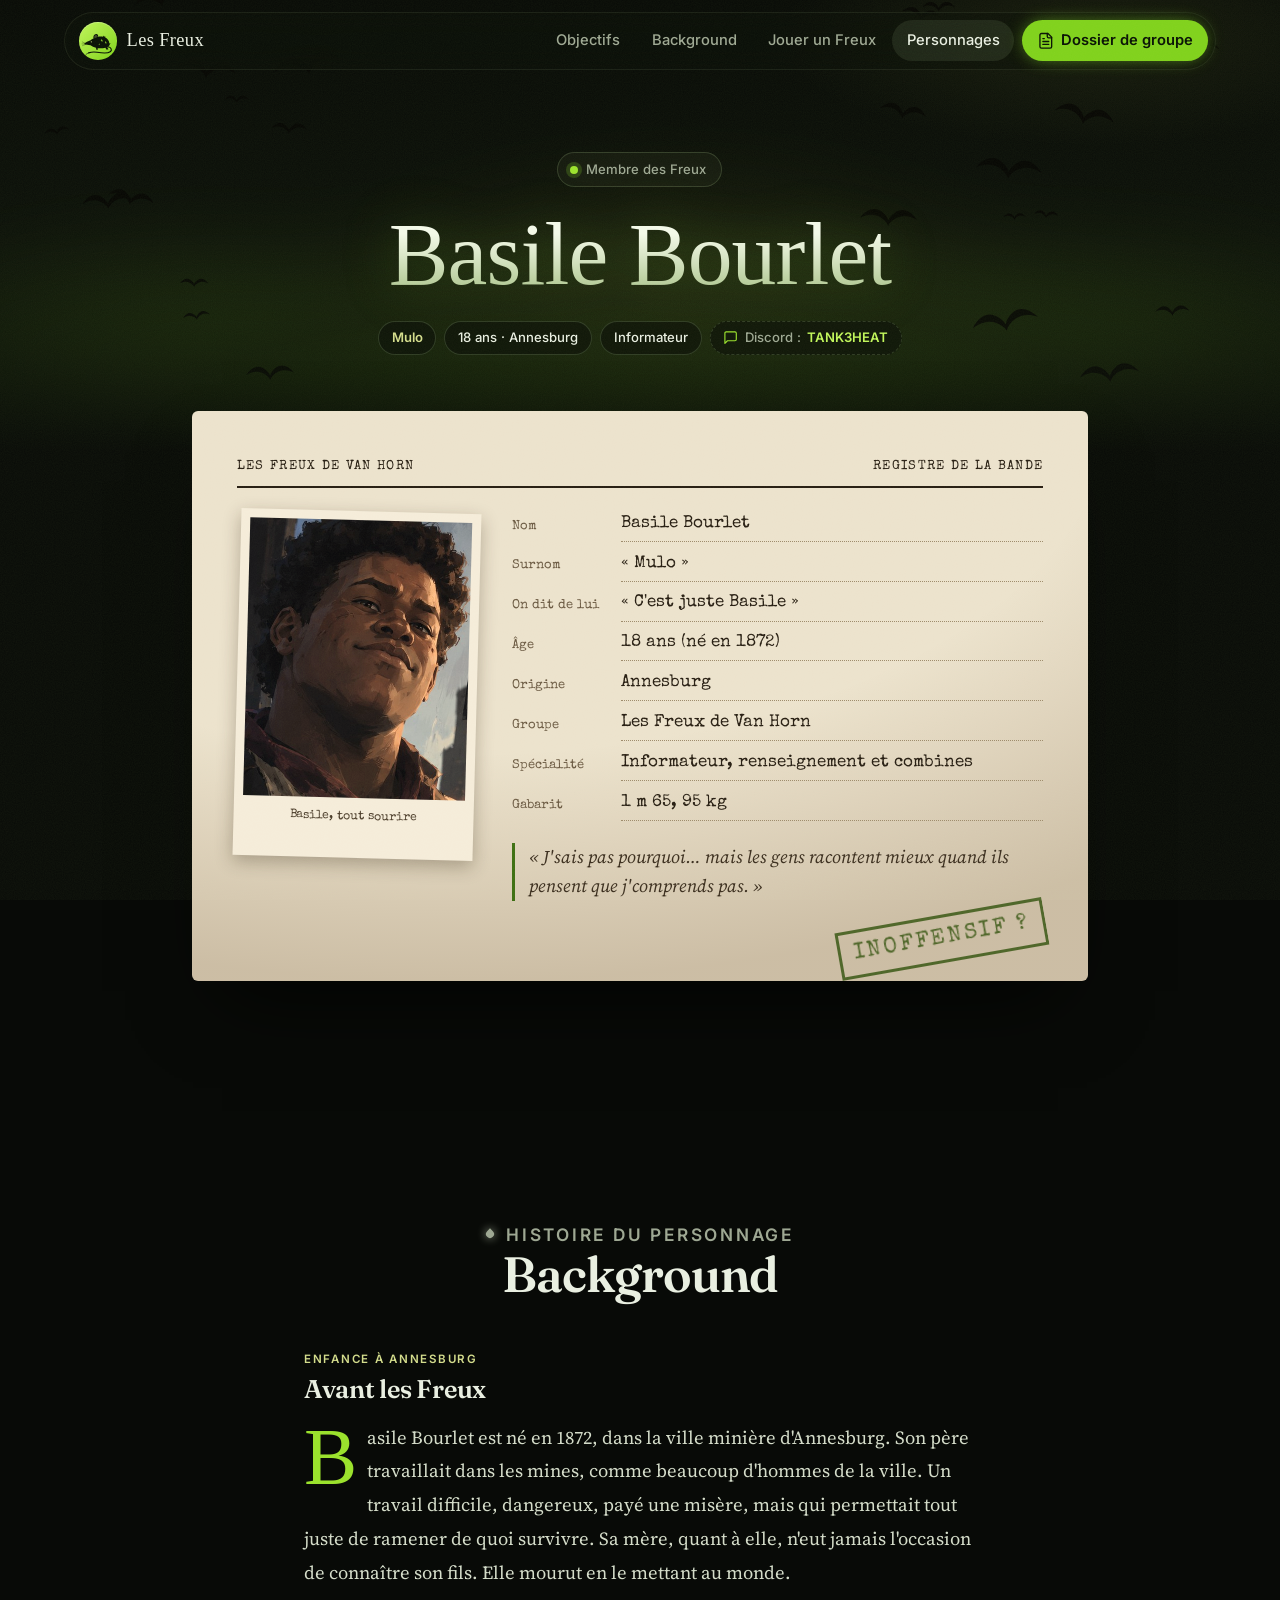
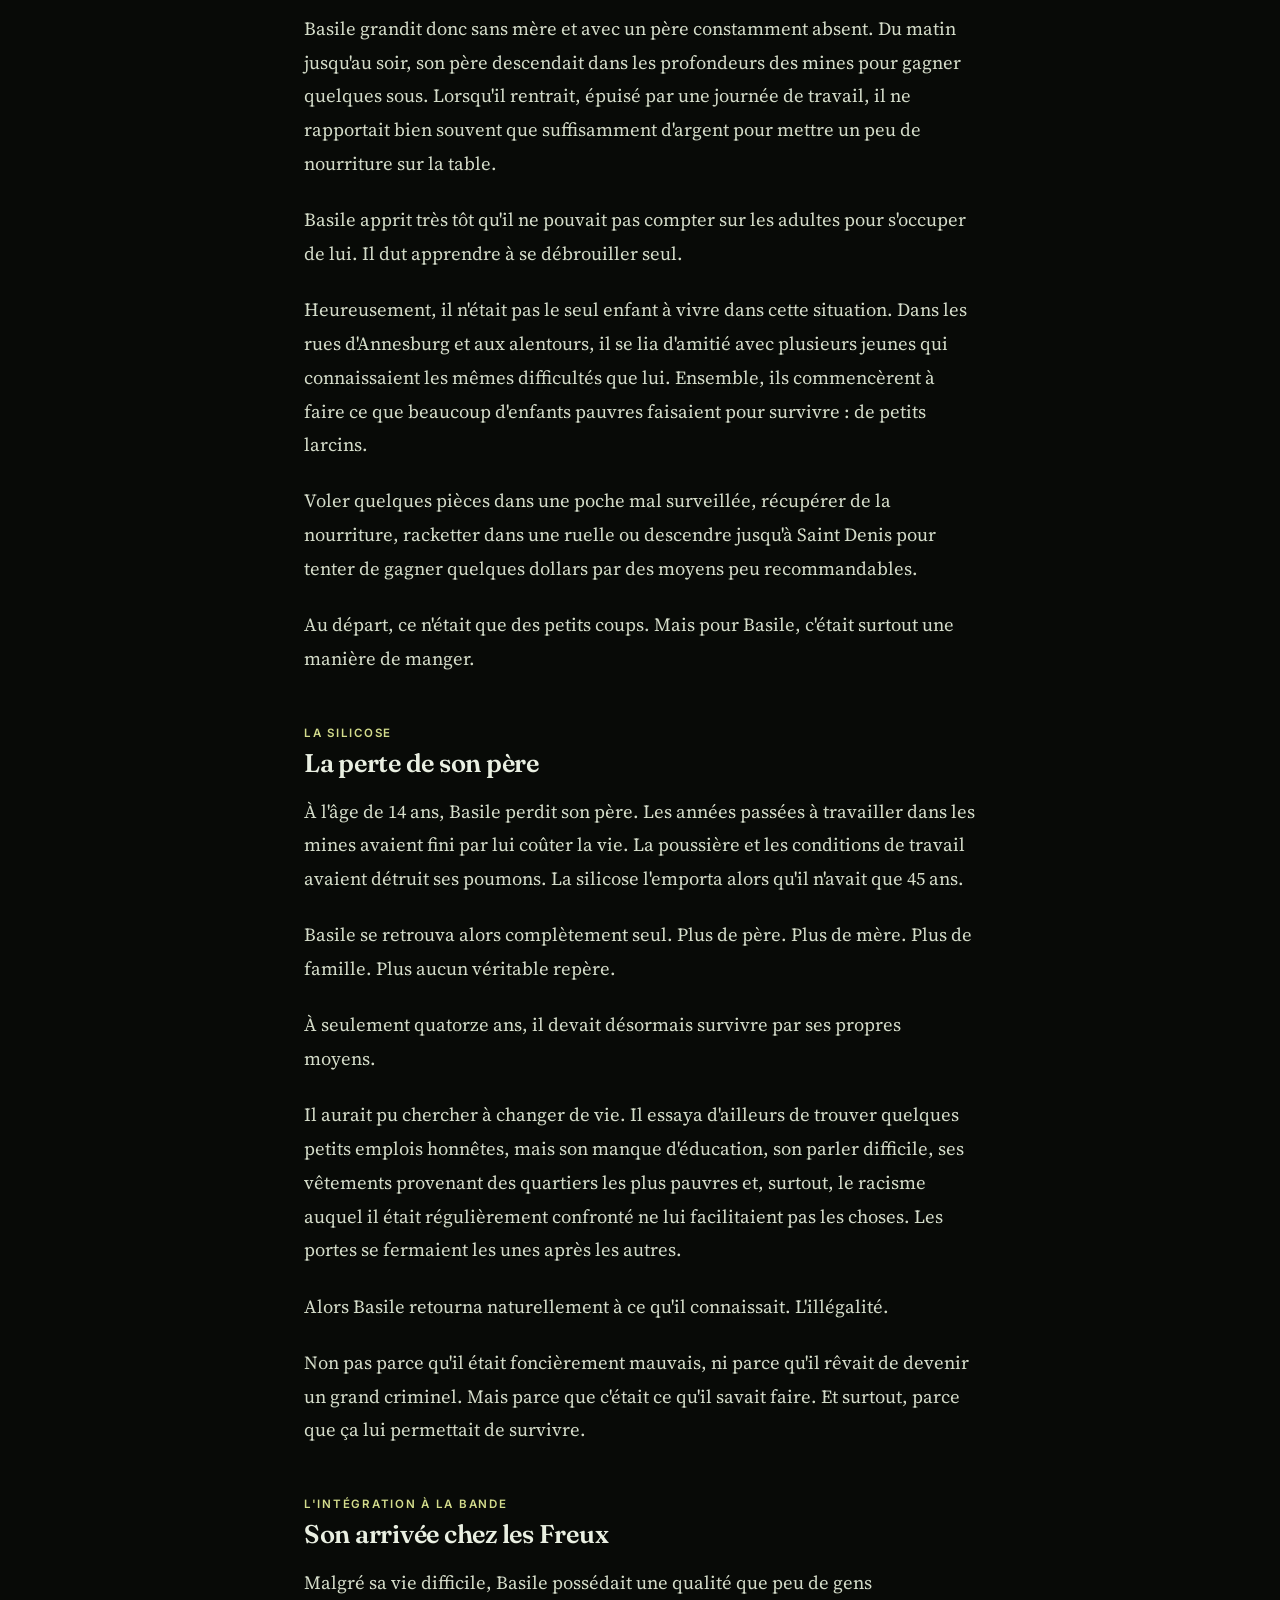
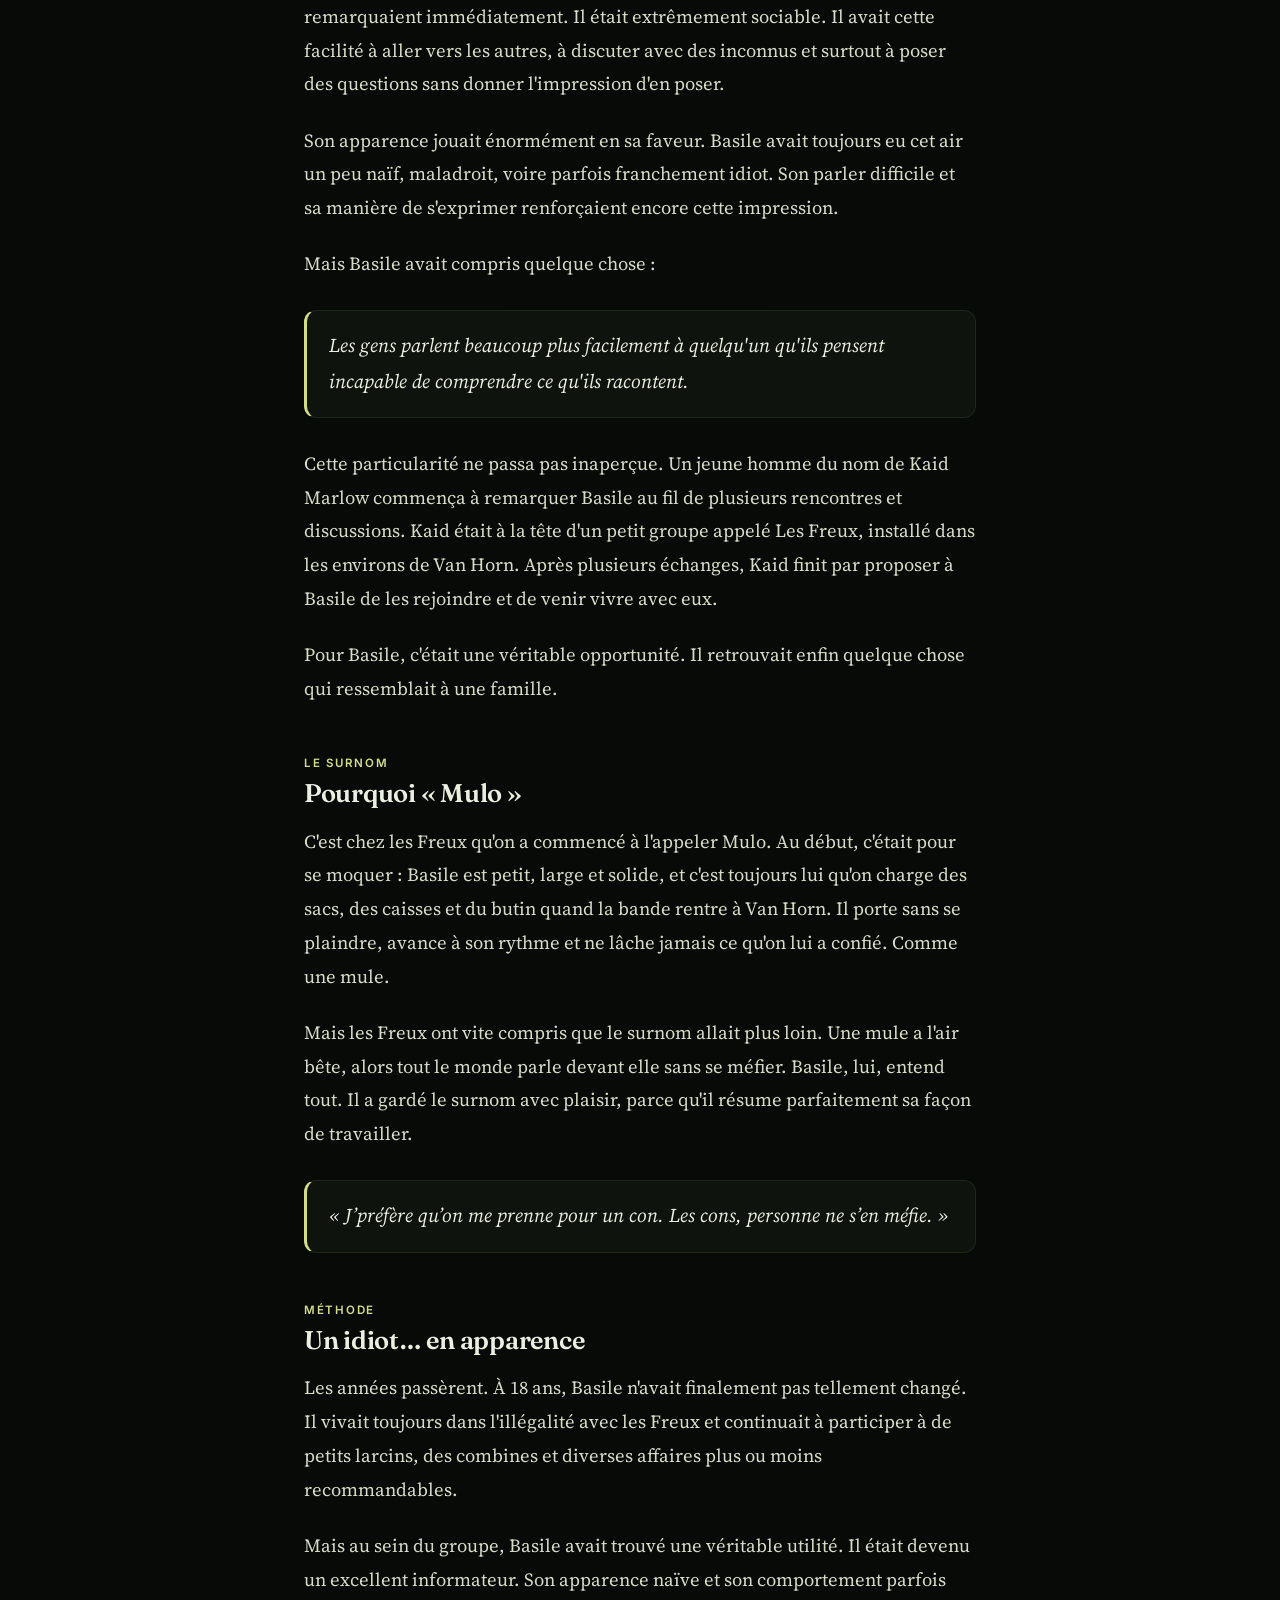
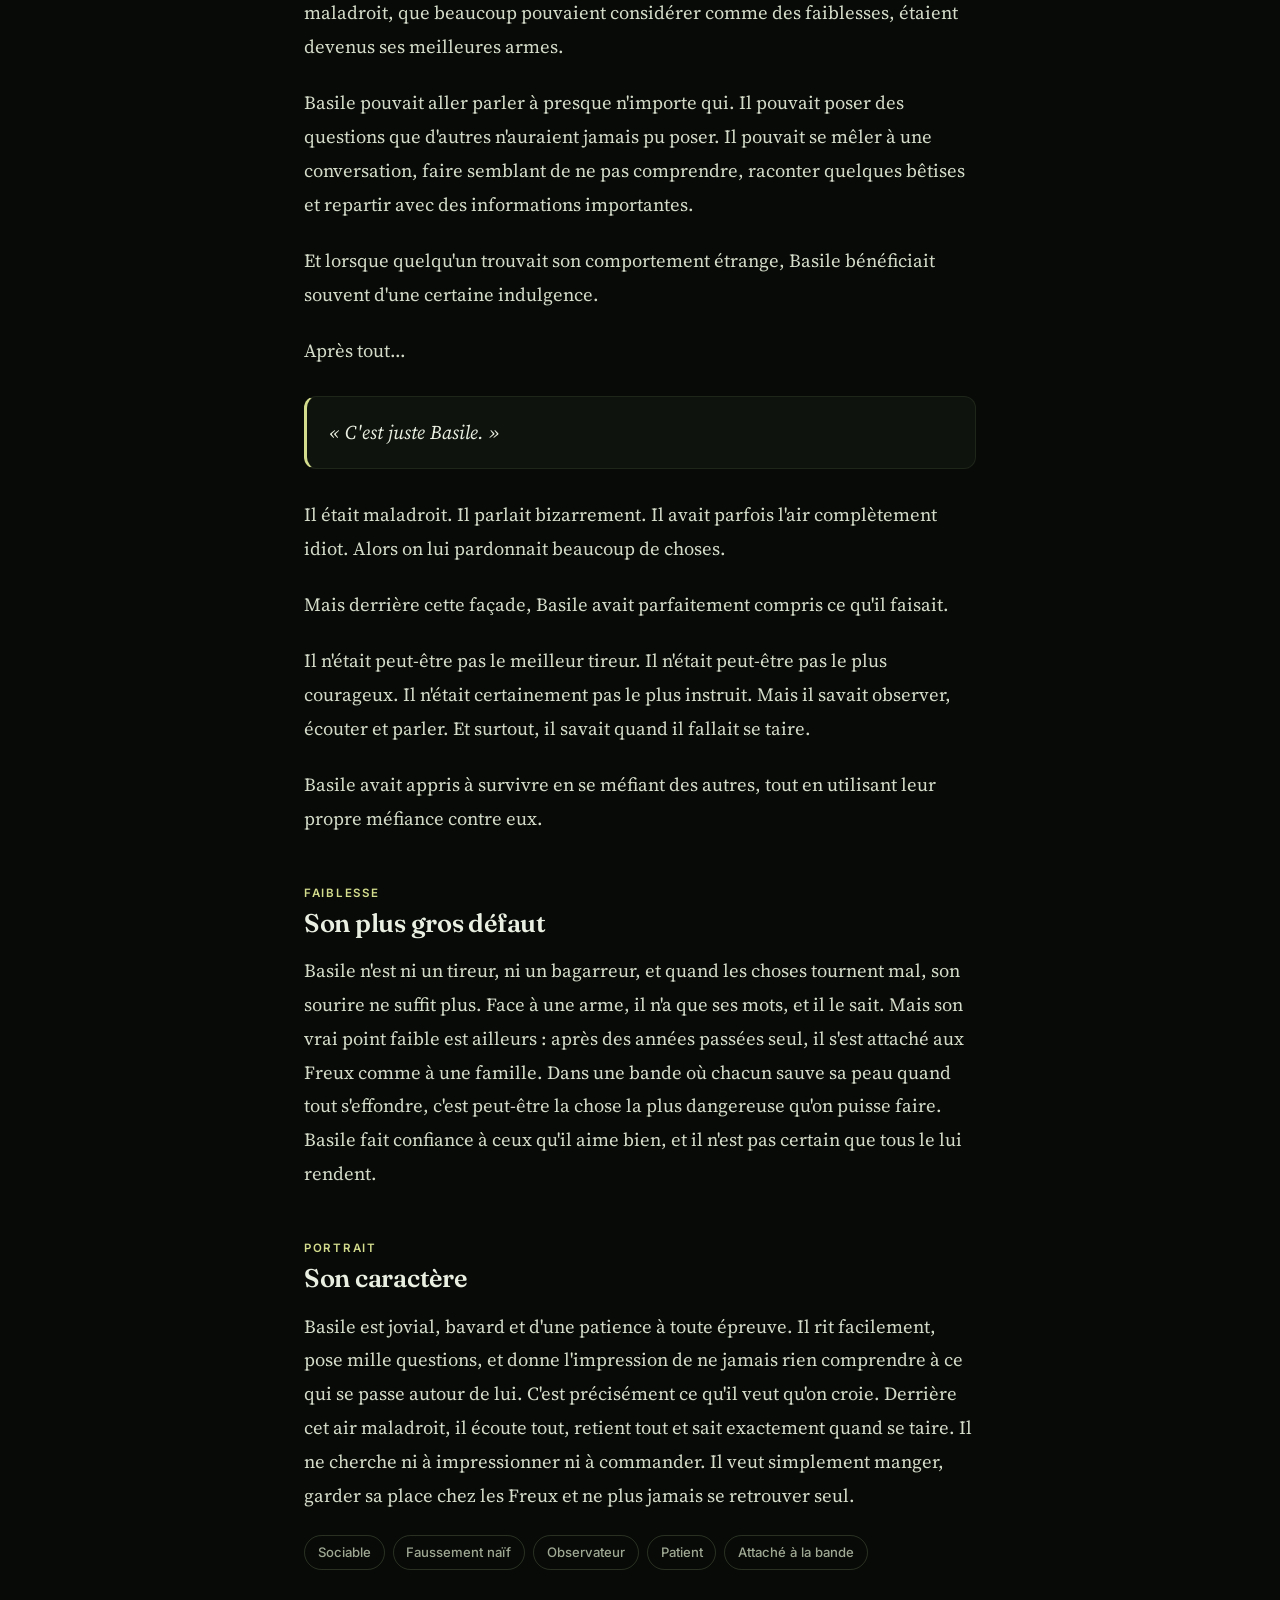
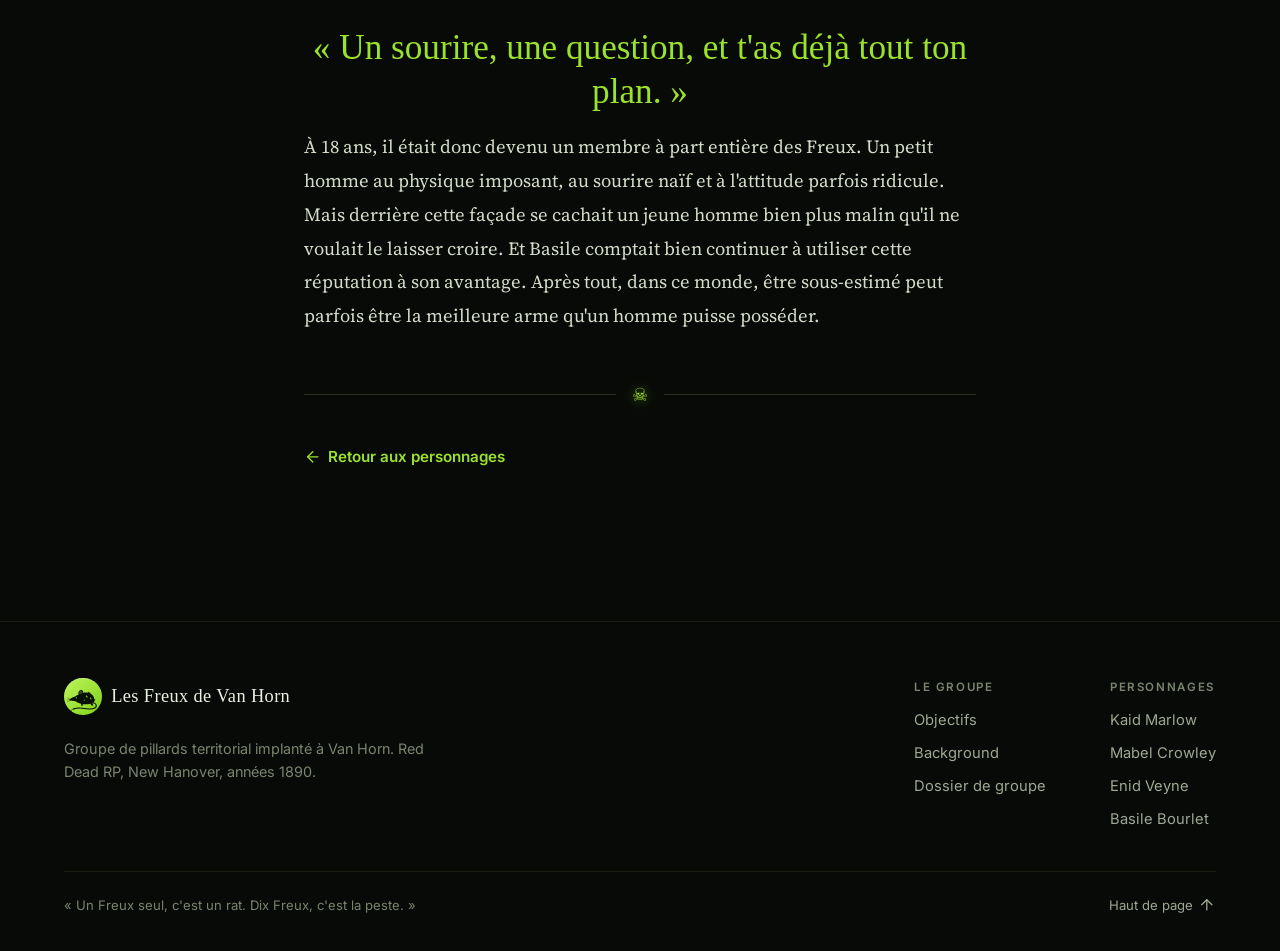
==== basile-bourlet.html @ 79cff843 "Ajout de la section Jouer un Freux" ====
<!doctype html>
<html lang="fr">
<head>
<meta charset="utf-8">
<meta name="viewport" content="width=device-width, initial-scale=1">
<title>Basile Bourlet · Les Freux de Van Horn</title>
<meta name="description" content="Basile Bourlet, dit « Mulo », l'informateur des Freux de Van Horn.">
<meta name="theme-color" content="#080a07">
<script>document.documentElement.classList.add('js')</script>
<link rel="preconnect" href="https://fonts.googleapis.com">
<link rel="preconnect" href="https://fonts.gstatic.com" crossorigin>
<link href="https://fonts.googleapis.com/css2?family=Inter:wght@400;500;600;700&family=Fraunces:opsz,wght@9..144,500;9..144,600&family=Source+Serif+4:ital,opsz,wght@0,8..60,400;0,8..60,500;1,8..60,400&family=IM+Fell+English+SC&family=Special+Elite&display=swap" rel="stylesheet">
<link rel="stylesheet" href="style.css?v=7">
<link rel="icon" type="image/svg+xml" href="logo-freux.svg?v=2">
</head>
<body>
<header class="barre">
  <nav class="barre__inner" aria-label="Navigation principale">
    <a class="marque" href="index.html"><span class="marque__logo"><svg viewBox="0 0 64 64" aria-hidden="true"><g transform="translate(5.6 4) scale(0.84)"><path d="M51.6 45.4 C59 46.4 61 52.4 56.6 55.6 C51 59.6 40 58.4 30 56.6 C24 55.6 18.4 55.9 13 57.8" fill="none" stroke="#071004" stroke-width="2.3" stroke-linecap="round"/><path d="M13 57.8 C10.6 58.7 8.8 59.8 7.4 61" fill="none" stroke="#071004" stroke-width="1.2" stroke-linecap="round"/><path fill="#071004" fill-rule="evenodd" d="M3.5 40 C7 36.4 11.6 33.8 17 32.2 C19 29.8 21.8 28.4 24.6 28 C29.6 25.4 36.4 23.8 42 25.2 L43 22.6 L44.4 25.4 L46.2 23.2 L46.6 26.6 C51.4 28.8 54.6 33.4 54.8 38.8 L57.4 38.4 L55.4 41.2 C54.8 43.6 53 45.2 50.6 46 L53 51 L48.6 51.2 L47 47.2 C42 48.6 36 48.8 31 48.2 L31.6 51.6 L28.4 51.6 L27.8 47.6 C23.4 46.4 19.6 44.4 16.6 42.2 C12.6 41.8 7.6 41.6 3.5 40 Z M37.4 32 L39.6 29.8 L39.6 33.4 L42.2 32.2 L40.2 35.4 Z M45.6 36 L47.6 34 L47.8 37.4 L50 36.6 L48 39.4 Z M33 40.4 L35 38.8 L35 42 Z"/><path fill="#071004" d="M22.8 29 C21.4 23.8 24 19.6 28 19.4 C31.4 19.2 33 22.4 32 25.4 L30.4 24.8 L30.8 27.2 C29 28.8 25.4 29.8 22.8 29 Z"/><path fill="#e2f58a" fill-opacity=".28" d="M24.4 27.4 C23.6 24.2 25.2 21.6 27.8 21.4 C29.8 21.3 30.8 23 30.5 24.4 L29.4 24 L29.6 26.2 C28.2 27.2 26 27.8 24.4 27.4 Z"/><circle cx="18.4" cy="35.4" r="1.4" fill="#e2f58a" fill-opacity=".8"/><path d="M7 38.8 L0 35.6 M7.2 39.8 L-.6 39.6 M7 40.6 L.4 43.2" stroke="#071004" stroke-width=".6" stroke-linecap="round" fill="none"/></g></svg></span>Les Freux</a>
    <button class="barre__menu" type="button" aria-expanded="false" aria-controls="menu-principal" aria-label="Ouvrir le menu"><svg class="icone icone-ouvrir" viewBox="0 0 24 24" fill="none" stroke="currentColor" stroke-width="1.8" stroke-linecap="round" stroke-linejoin="round" aria-hidden="true"><path d="M4 6h16"/><path d="M4 12h16"/><path d="M4 18h16"/></svg><svg class="icone icone-fermer" viewBox="0 0 24 24" fill="none" stroke="currentColor" stroke-width="1.8" stroke-linecap="round" stroke-linejoin="round" aria-hidden="true"><path d="M18 6 6 18"/><path d="m6 6 12 12"/></svg></button>
    <div class="barre__liens" id="menu-principal">
      <a href="index.html#objectifs">Objectifs</a>
      <a href="index.html#background">Background</a>
      <a href="index.html#jouer">Jouer un Freux</a>
      <a href="index.html#personnages" aria-current="page">Personnages</a>
      <a class="barre__cta" href="dossier-groupe.html"><svg class="icone" viewBox="0 0 24 24" fill="none" stroke="currentColor" stroke-width="1.8" stroke-linecap="round" stroke-linejoin="round" aria-hidden="true"><path d="M15 2H6a2 2 0 0 0-2 2v16a2 2 0 0 0 2 2h12a2 2 0 0 0 2-2V7Z"/><path d="M14 2v4a2 2 0 0 0 2 2h4"/><path d="M10 9H8"/><path d="M16 13H8"/><path d="M16 17H8"/></svg>Dossier de groupe</a>
    </div>
  </nav>
</header>
<div class="progression" aria-hidden="true"><span></span></div>

<main id="haut">

  <section class="hero hero--page">
    <svg class="hero__nuee" viewBox="0 0 1200 800" preserveAspectRatio="xMidYMid slice" aria-hidden="true">
    <defs>
      <path id="freux" fill="currentColor" d="M-20 2 C-14 -6 -7 -7 -1 1 L0 3 L1 1 C7 -7 14 -6 20 2 C13 -2 6 -1 1 5 L0 7 L-1 5 C-6 -1 -13 -2 -20 2Z"/>
    </defs>
    <g>
      <use href="#freux" transform="translate(150 186) rotate(-12) scale(1.22)"/>
      <use href="#freux" transform="translate(222 281) rotate(0) scale(0.56)"/>
      <use href="#freux" transform="translate(53 311) rotate(-11) scale(0.58)"/>
      <use href="#freux" transform="translate(184 484) rotate(-8) scale(0.64)"/>
      <use href="#freux" transform="translate(253 537) rotate(-3) scale(1.13)"/>
      <use href="#freux" transform="translate(372 140) rotate(-6) scale(1.44)"/>
      <use href="#freux" transform="translate(89 172) rotate(9) scale(0.84)"/>
      <use href="#freux" transform="translate(101 376) rotate(-4) scale(1.20)"/>
      <use href="#freux" transform="translate(226 148) rotate(-8) scale(0.57)"/>
      <use href="#freux" transform="translate(271 308) rotate(2) scale(0.85)"/>
      <use href="#freux" transform="translate(194 252) rotate(6) scale(1.37)"/>
      <use href="#freux" transform="translate(123 373) rotate(11) scale(1.08)"/>
      <use href="#freux" transform="translate(288 247) rotate(-11) scale(1.58)"/>
      <use href="#freux" transform="translate(182 453) rotate(0) scale(0.67)"/>
      <use href="#freux" transform="translate(607 114) rotate(-12) scale(0.65)"/>
      <use href="#freux" transform="translate(553 88) rotate(4) scale(0.40)"/>
      <use href="#freux" transform="translate(407 48) rotate(-9) scale(0.44)"/>
      <use href="#freux" transform="translate(530 46) rotate(-10) scale(0.35)"/>
    </g>
    <g>
      <use href="#freux" transform="translate(833 391) rotate(2) scale(1.34)"/>
      <use href="#freux" transform="translate(1118 231) rotate(3) scale(1.26)"/>
      <use href="#freux" transform="translate(1017 295) rotate(12) scale(1.42)"/>
      <use href="#freux" transform="translate(981 389) rotate(6) scale(0.57)"/>
      <use href="#freux" transform="translate(1040 537) rotate(-6) scale(1.40)"/>
      <use href="#freux" transform="translate(951 391) rotate(-1) scale(0.52)"/>
      <use href="#freux" transform="translate(877 143) rotate(8) scale(0.56)"/>
      <use href="#freux" transform="translate(864 201) rotate(10) scale(0.93)"/>
      <use href="#freux" transform="translate(847 292) rotate(11) scale(1.10)"/>
      <use href="#freux" transform="translate(1099 479) rotate(-2) scale(0.81)"/>
      <use href="#freux" transform="translate(942 488) rotate(-10) scale(1.55)"/>
      <use href="#freux" transform="translate(880 194) rotate(0) scale(0.76)"/>
      <use href="#freux" transform="translate(1020 208) rotate(-2) scale(0.50)"/>
      <use href="#freux" transform="translate(946 345) rotate(5) scale(1.55)"/>
      <use href="#freux" transform="translate(776 134) rotate(8) scale(0.74)"/>
      <use href="#freux" transform="translate(425 84) rotate(10) scale(0.36)"/>
      <use href="#freux" transform="translate(650 58) rotate(-4) scale(0.46)"/>
      <use href="#freux" transform="translate(540 55) rotate(14) scale(0.73)"/>
    </g>
  </svg>
    <div class="hero__contenu">
      <p class="pastille"><span class="pastille__point"></span>Membre des Freux</p>
      <h1 class="hero__titre">Basile Bourlet</h1>
      <div class="puces"><span class="puce"><strong>Mulo</strong></span><span class="puce">18 ans · Annesburg</span><span class="puce">Informateur</span><span class="puce puce--hrp"><svg class="icone" viewBox="0 0 24 24" fill="none" stroke="currentColor" stroke-width="1.8" stroke-linecap="round" stroke-linejoin="round" aria-hidden="true"><path d="M21 15a2 2 0 0 1-2 2H7l-4 4V5a2 2 0 0 1 2-2h14a2 2 0 0 1 2 2z"/></svg>Discord : <strong>TANK3HEAT</strong></span></div>
    </div>
  </section>

  <section class="section section--serree">
    <div class="dossier dossier--portrait">
      <div class="tampon">INOFFENSIF ?</div>
      <p class="dossier__titre"><span>LES FREUX DE VAN HORN</span><span>REGISTRE DE LA BANDE</span></p>
      <div class="dossier__grille">
        <figure class="photo">
          <img src="basile-bourlet.jpg" alt="Portrait de Basile Bourlet, souriant, un foulard rouge autour du cou" width="440" height="550">
          <figcaption>Basile, tout sourire</figcaption>
        </figure>
        <div>
          <dl>
            <dt>Nom</dt>
            <dd>Basile Bourlet</dd>
            <dt>Surnom</dt>
            <dd>« Mulo »</dd>
            <dt>On dit de lui</dt>
            <dd>« C'est juste Basile »</dd>
            <dt>Âge</dt>
            <dd>18 ans (né en 1872)</dd>
            <dt>Origine</dt>
            <dd>Annesburg</dd>
            <dt>Groupe</dt>
            <dd>Les Freux de Van Horn</dd>
            <dt>Spécialité</dt>
            <dd>Informateur, renseignement et combines</dd>
            <dt>Gabarit</dt>
            <dd>1 m 65, 95 kg</dd>
          </dl>
          <p class="dossier__devise">« J'sais pas pourquoi… mais les gens racontent mieux quand ils pensent que j'comprends pas. »</p>
        </div>
      </div>
    </div>
  </section>

  <section class="section" data-progression>
    <div class="conteneur">
      <header class="titre-section titre-section--centre" data-reveal>
        <p class="surligne">Histoire du personnage</p>
        <h2>Background</h2>
      </header>

      <article class="recit recit--centre">
        <h3><span>ENFANCE À ANNESBURG</span>Avant les Freux</h3>
        <p>Basile Bourlet est né en 1872, dans la ville minière d'Annesburg. Son père travaillait dans les mines, comme beaucoup d'hommes de la ville. Un travail difficile, dangereux, payé une misère, mais qui permettait tout juste de ramener de quoi survivre. Sa mère, quant à elle, n'eut jamais l'occasion de connaître son fils. Elle mourut en le mettant au monde.</p>
        <p>Basile grandit donc sans mère et avec un père constamment absent. Du matin jusqu'au soir, son père descendait dans les profondeurs des mines pour gagner quelques sous. Lorsqu'il rentrait, épuisé par une journée de travail, il ne rapportait bien souvent que suffisamment d'argent pour mettre un peu de nourriture sur la table.</p>
        <p>Basile apprit très tôt qu'il ne pouvait pas compter sur les adultes pour s'occuper de lui. Il dut apprendre à se débrouiller seul.</p>
        <p>Heureusement, il n'était pas le seul enfant à vivre dans cette situation. Dans les rues d'Annesburg et aux alentours, il se lia d'amitié avec plusieurs jeunes qui connaissaient les mêmes difficultés que lui. Ensemble, ils commencèrent à faire ce que beaucoup d'enfants pauvres faisaient pour survivre : de petits larcins.</p>
        <p>Voler quelques pièces dans une poche mal surveillée, récupérer de la nourriture, racketter dans une ruelle ou descendre jusqu'à Saint Denis pour tenter de gagner quelques dollars par des moyens peu recommandables.</p>
        <p>Au départ, ce n'était que des petits coups. Mais pour Basile, c'était surtout une manière de manger.</p>

        <h3><span>LA SILICOSE</span>La perte de son père</h3>
        <p>À l'âge de 14 ans, Basile perdit son père. Les années passées à travailler dans les mines avaient fini par lui coûter la vie. La poussière et les conditions de travail avaient détruit ses poumons. La silicose l'emporta alors qu'il n'avait que 45 ans.</p>
        <p>Basile se retrouva alors complètement seul. Plus de père. Plus de mère. Plus de famille. Plus aucun véritable repère.</p>
        <p>À seulement quatorze ans, il devait désormais survivre par ses propres moyens.</p>
        <p>Il aurait pu chercher à changer de vie. Il essaya d'ailleurs de trouver quelques petits emplois honnêtes, mais son manque d'éducation, son parler difficile, ses vêtements provenant des quartiers les plus pauvres et, surtout, le racisme auquel il était régulièrement confronté ne lui facilitaient pas les choses. Les portes se fermaient les unes après les autres.</p>
        <p>Alors Basile retourna naturellement à ce qu'il connaissait. L'illégalité.</p>
        <p>Non pas parce qu'il était foncièrement mauvais, ni parce qu'il rêvait de devenir un grand criminel. Mais parce que c'était ce qu'il savait faire. Et surtout, parce que ça lui permettait de survivre.</p>

        <h3><span>L'INTÉGRATION À LA BANDE</span>Son arrivée chez les Freux</h3>
        <p>Malgré sa vie difficile, Basile possédait une qualité que peu de gens remarquaient immédiatement. Il était extrêmement sociable. Il avait cette facilité à aller vers les autres, à discuter avec des inconnus et surtout à poser des questions sans donner l'impression d'en poser.</p>
        <p>Son apparence jouait énormément en sa faveur. Basile avait toujours eu cet air un peu naïf, maladroit, voire parfois franchement idiot. Son parler difficile et sa manière de s'exprimer renforçaient encore cette impression.</p>
        <p>Mais Basile avait compris quelque chose :</p>
        <p class="exergue">Les gens parlent beaucoup plus facilement à quelqu'un qu'ils pensent incapable de comprendre ce qu'ils racontent.</p>
        <p>Cette particularité ne passa pas inaperçue. Un jeune homme du nom de Kaid Marlow commença à remarquer Basile au fil de plusieurs rencontres et discussions. Kaid était à la tête d'un petit groupe appelé Les Freux, installé dans les environs de Van Horn. Après plusieurs échanges, Kaid finit par proposer à Basile de les rejoindre et de venir vivre avec eux.</p>
        <p>Pour Basile, c'était une véritable opportunité. Il retrouvait enfin quelque chose qui ressemblait à une famille.</p>

        <h3><span>LE SURNOM</span>Pourquoi « Mulo »</h3>
        <p>C'est chez les Freux qu'on a commencé à l'appeler Mulo. Au début, c'était pour se moquer : Basile est petit, large et solide, et c'est toujours lui qu'on charge des sacs, des caisses et du butin quand la bande rentre à Van Horn. Il porte sans se plaindre, avance à son rythme et ne lâche jamais ce qu'on lui a confié. Comme une mule.</p>
        <p>Mais les Freux ont vite compris que le surnom allait plus loin. Une mule a l'air bête, alors tout le monde parle devant elle sans se méfier. Basile, lui, entend tout. Il a gardé le surnom avec plaisir, parce qu'il résume parfaitement sa façon de travailler.</p>
        <p class="exergue">« J’préfère qu’on me prenne pour un con. Les cons, personne ne s’en méfie. »</p>

        <h3><span>MÉTHODE</span>Un idiot… en apparence</h3>
        <p>Les années passèrent. À 18 ans, Basile n'avait finalement pas tellement changé. Il vivait toujours dans l'illégalité avec les Freux et continuait à participer à de petits larcins, des combines et diverses affaires plus ou moins recommandables.</p>
        <p>Mais au sein du groupe, Basile avait trouvé une véritable utilité. Il était devenu un excellent informateur. Son apparence naïve et son comportement parfois maladroit, que beaucoup pouvaient considérer comme des faiblesses, étaient devenus ses meilleures armes.</p>
        <p>Basile pouvait aller parler à presque n'importe qui. Il pouvait poser des questions que d'autres n'auraient jamais pu poser. Il pouvait se mêler à une conversation, faire semblant de ne pas comprendre, raconter quelques bêtises et repartir avec des informations importantes.</p>
        <p>Et lorsque quelqu'un trouvait son comportement étrange, Basile bénéficiait souvent d'une certaine indulgence.</p>
        <p>Après tout...</p>
        <p class="exergue">« C'est juste Basile. »</p>
        <p>Il était maladroit. Il parlait bizarrement. Il avait parfois l'air complètement idiot. Alors on lui pardonnait beaucoup de choses.</p>
        <p>Mais derrière cette façade, Basile avait parfaitement compris ce qu'il faisait.</p>
        <p>Il n'était peut-être pas le meilleur tireur. Il n'était peut-être pas le plus courageux. Il n'était certainement pas le plus instruit. Mais il savait observer, écouter et parler. Et surtout, il savait quand il fallait se taire.</p>
        <p>Basile avait appris à survivre en se méfiant des autres, tout en utilisant leur propre méfiance contre eux.</p>

        <h3><span>FAIBLESSE</span>Son plus gros défaut</h3>
        <p>Basile n'est ni un tireur, ni un bagarreur, et quand les choses tournent mal, son sourire ne suffit plus. Face à une arme, il n'a que ses mots, et il le sait. Mais son vrai point faible est ailleurs : après des années passées seul, il s'est attaché aux Freux comme à une famille. Dans une bande où chacun sauve sa peau quand tout s'effondre, c'est peut-être la chose la plus dangereuse qu'on puisse faire. Basile fait confiance à ceux qu'il aime bien, et il n'est pas certain que tous le lui rendent.</p>

        <h3><span>PORTRAIT</span>Son caractère</h3>
        <p>Basile est jovial, bavard et d'une patience à toute épreuve. Il rit facilement, pose mille questions, et donne l'impression de ne jamais rien comprendre à ce qui se passe autour de lui. C'est précisément ce qu'il veut qu'on croie. Derrière cet air maladroit, il écoute tout, retient tout et sait exactement quand se taire. Il ne cherche ni à impressionner ni à commander. Il veut simplement manger, garder sa place chez les Freux et ne plus jamais se retrouver seul.</p>
        <ul class="traits">
          <li>Sociable</li><li>Faussement naïf</li><li>Observateur</li><li>Patient</li><li>Attaché à la bande</li>
        </ul>

        <p class="devise-finale">« Un sourire, une question, et t'as déjà tout ton plan. »</p>
        <p>À 18 ans, il était donc devenu un membre à part entière des Freux. Un petit homme au physique imposant, au sourire naïf et à l'attitude parfois ridicule. Mais derrière cette façade se cachait un jeune homme bien plus malin qu'il ne voulait le laisser croire. Et Basile comptait bien continuer à utiliser cette réputation à son avantage. Après tout, dans ce monde, être sous-estimé peut parfois être la meilleure arme qu'un homme puisse posséder.</p>
        <div class="fin">☠︎</div>
        <a class="retour" href="index.html#personnages"><svg class="icone" viewBox="0 0 24 24" fill="none" stroke="currentColor" stroke-width="1.8" stroke-linecap="round" stroke-linejoin="round" aria-hidden="true"><path d="M19 12H5"/><path d="m12 19-7-7 7-7"/></svg>Retour aux personnages</a>
      </article>
    </div>
  </section>

</main>

<footer class="pied">
  <div class="pied__grille">
    <div>
      <a class="marque" href="index.html"><span class="marque__logo"><svg viewBox="0 0 64 64" aria-hidden="true"><g transform="translate(5.6 4) scale(0.84)"><path d="M51.6 45.4 C59 46.4 61 52.4 56.6 55.6 C51 59.6 40 58.4 30 56.6 C24 55.6 18.4 55.9 13 57.8" fill="none" stroke="#071004" stroke-width="2.3" stroke-linecap="round"/><path d="M13 57.8 C10.6 58.7 8.8 59.8 7.4 61" fill="none" stroke="#071004" stroke-width="1.2" stroke-linecap="round"/><path fill="#071004" fill-rule="evenodd" d="M3.5 40 C7 36.4 11.6 33.8 17 32.2 C19 29.8 21.8 28.4 24.6 28 C29.6 25.4 36.4 23.8 42 25.2 L43 22.6 L44.4 25.4 L46.2 23.2 L46.6 26.6 C51.4 28.8 54.6 33.4 54.8 38.8 L57.4 38.4 L55.4 41.2 C54.8 43.6 53 45.2 50.6 46 L53 51 L48.6 51.2 L47 47.2 C42 48.6 36 48.8 31 48.2 L31.6 51.6 L28.4 51.6 L27.8 47.6 C23.4 46.4 19.6 44.4 16.6 42.2 C12.6 41.8 7.6 41.6 3.5 40 Z M37.4 32 L39.6 29.8 L39.6 33.4 L42.2 32.2 L40.2 35.4 Z M45.6 36 L47.6 34 L47.8 37.4 L50 36.6 L48 39.4 Z M33 40.4 L35 38.8 L35 42 Z"/><path fill="#071004" d="M22.8 29 C21.4 23.8 24 19.6 28 19.4 C31.4 19.2 33 22.4 32 25.4 L30.4 24.8 L30.8 27.2 C29 28.8 25.4 29.8 22.8 29 Z"/><path fill="#e2f58a" fill-opacity=".28" d="M24.4 27.4 C23.6 24.2 25.2 21.6 27.8 21.4 C29.8 21.3 30.8 23 30.5 24.4 L29.4 24 L29.6 26.2 C28.2 27.2 26 27.8 24.4 27.4 Z"/><circle cx="18.4" cy="35.4" r="1.4" fill="#e2f58a" fill-opacity=".8"/><path d="M7 38.8 L0 35.6 M7.2 39.8 L-.6 39.6 M7 40.6 L.4 43.2" stroke="#071004" stroke-width=".6" stroke-linecap="round" fill="none"/></g></svg></span>Les Freux de Van Horn</a>
      <p class="pied__texte">Groupe de pillards territorial implanté à Van Horn. Red Dead RP, New Hanover, années 1890.</p>
    </div>
    <div class="pied__colonnes">
      <div class="pied__colonne">
        <p>Le groupe</p>
        <ul>
          <li><a href="index.html#objectifs">Objectifs</a></li>
          <li><a href="index.html#background">Background</a></li>
          <li><a href="dossier-groupe.html">Dossier de groupe</a></li>
        </ul>
      </div>
      <div class="pied__colonne">
        <p>Personnages</p>
        <ul>
          <li><a href="kaid-marlow.html">Kaid Marlow</a></li>
          <li><a href="mabel-crowley.html">Mabel Crowley</a></li>
          <li><a href="enid-veyne.html">Enid Veyne</a></li>
          <li><a href="basile-bourlet.html">Basile Bourlet</a></li>
        </ul>
      </div>
    </div>
  </div>
  <div class="pied__bas">
    <span>« Un Freux seul, c'est un rat. Dix Freux, c'est la peste. »</span>
    <a href="#haut">Haut de page <svg class="icone" viewBox="0 0 24 24" fill="none" stroke="currentColor" stroke-width="1.8" stroke-linecap="round" stroke-linejoin="round" aria-hidden="true"><path d="m5 12 7-7 7 7"/><path d="M12 19V5"/></svg></a>
  </div>
</footer>

<script src="site.js?v=5"></script>
</body>
</html>
---- style.css ----
/* =========================================================
   Les Freux de Van Horn — feuille de style commune
   ========================================================= */

:root {
  --fond: #080a07;
  --surface: #0f130d;
  --surface-2: #151b12;
  --bord: rgba(215, 255, 180, .08);
  --bord-fort: rgba(215, 255, 180, .16);

  --texte: #e9efe1;
  --texte-lecture: #d4dcc9;
  --doux: #9ea893;
  --pale: #7a846e;
  --braise: #9be22d;
  --braise-vive: #c0f55a;
  --braise-fonce: #7fd11b;
  --violet-survol: #a4ec3c;
  --laiton: #d3dc8c;

  --papier: #ece2cc;
  --encre-papier: #261c12;
  --doux-papier: #6a5842;

  --ui: "Inter", system-ui, -apple-system, "Segoe UI", Roboto, sans-serif;
  --titre: "Fraunces", Georgia, "Times New Roman", serif;
  --lecture: "Source Serif 4", Georgia, "Times New Roman", serif;
  --marque: "IM Fell English SC", Georgia, serif;
  --machine: "Special Elite", "Courier New", monospace;

  --rayon: 18px;
  --rayon-s: 12px;
  --large: 72rem;
  --prose: 42rem;
  --gout: clamp(1rem, 4vw, 2rem);
  --ombre: 0 24px 60px -24px rgba(0, 0, 0, .75);
}

* { box-sizing: border-box; }
html { scroll-behavior: smooth; scroll-padding-top: 6rem; }

body {
  margin: 0;
  background:
    radial-gradient(50rem 30rem at 100% 0%, rgba(140, 225, 40, .05), transparent 70%),
    var(--fond);
  color: var(--texte);
  font-family: var(--ui);
  font-size: 1rem;
  line-height: 1.6;
  -webkit-font-smoothing: antialiased;
  text-rendering: optimizeLegibility;
}

a { color: inherit; }
img { max-width: 100%; }
::selection { background: var(--braise-fonce); color: #071004; }
:focus-visible { outline: 2px solid var(--braise); outline-offset: 3px; border-radius: 4px; }

.icone { width: 1.1rem; height: 1.1rem; flex: none; }

/* ---------- Barre de navigation flottante ---------- */
.barre {
  position: fixed;
  top: .75rem;
  left: 0;
  right: 0;
  z-index: 50;
  padding: 0 var(--gout);
  pointer-events: none;
}
.barre__inner {
  position: relative;
  pointer-events: auto;
  max-width: var(--large);
  margin: 0 auto;
  display: flex;
  align-items: center;
  justify-content: space-between;
  gap: 1rem;
  padding: .45rem .45rem .45rem .9rem;
  border-radius: 999px;
  background: rgba(12, 16, 10, .55);
  border: 1px solid var(--bord);
  backdrop-filter: blur(16px) saturate(140%);
  -webkit-backdrop-filter: blur(16px) saturate(140%);
  transition: background .3s, box-shadow .3s, border-color .3s;
}
.barre.est-defile .barre__inner {
  background: rgba(11, 15, 9, .88);
  border-color: var(--bord-fort);
  box-shadow: var(--ombre);
}
.marque {
  display: inline-flex;
  align-items: center;
  gap: .6rem;
  text-decoration: none;
  font-family: var(--marque);
  font-size: 1.15rem;
  letter-spacing: .02em;
  white-space: nowrap;
}
.marque__logo {
  width: 2.35rem;
  height: 2.35rem;
  flex: none;
  overflow: hidden;
  border-radius: 50%;
  display: grid;
  place-items: center;
  background: linear-gradient(135deg, var(--braise-vive), var(--braise-fonce));
  color: #071004;
  box-shadow: inset 0 1px 0 rgba(255, 255, 255, .25);
}
.marque__logo svg { width: 100%; height: 100%; }
.barre__liens { display: flex; align-items: center; gap: .15rem; }
.barre__liens a {
  font-size: .92rem;
  font-weight: 500;
  color: var(--doux);
  text-decoration: none;
  padding: .55rem .9rem;
  border-radius: 999px;
  transition: color .2s, background .2s;
}
.barre__liens a:hover { color: var(--texte); background: rgba(215, 255, 180, .06); }
.barre__liens a[aria-current="page"] { color: var(--texte); background: rgba(215, 255, 180, .09); }
.barre__liens a.barre__cta {
  margin-left: .35rem;
  display: inline-flex;
  align-items: center;
  gap: .45rem;
  background: var(--braise-fonce);
  color: #071004;
  font-weight: 600;
}
.barre__liens a.barre__cta:hover,
.barre__liens a.barre__cta[aria-current="page"] { background: var(--violet-survol); color: #071004; }
.barre__menu {
  display: none;
  width: 2.5rem;
  height: 2.5rem;
  place-items: center;
  border-radius: 50%;
  border: 1px solid var(--bord-fort);
  background: rgba(215, 255, 180, .04);
  color: var(--texte);
  cursor: pointer;
}
.barre__menu .icone-fermer { display: none; }
.barre.est-ouvert .barre__menu .icone-ouvrir { display: none; }
.barre.est-ouvert .barre__menu .icone-fermer { display: block; }

/* ---------- Progression de lecture ---------- */
.progression {
  position: fixed;
  top: 0;
  left: 0;
  right: 0;
  height: 3px;
  z-index: 60;
  pointer-events: none;
}
.progression span {
  display: block;
  height: 100%;
  background: linear-gradient(90deg, var(--braise-fonce), var(--braise-vive), var(--laiton));
  transform: scaleX(0);
  transform-origin: left;
}

/* ---------- Héros ---------- */
.hero {
  position: relative;
  min-height: 100svh;
  display: grid;
  align-items: center;
  padding: 8rem var(--gout) 7.5rem;
  overflow: hidden;
  isolation: isolate;
}
.hero::before {
  content: "";
  position: absolute;
  inset: 0;
  z-index: -3;
  background:
    radial-gradient(60% 55% at 50% 105%, rgba(95, 190, 20, .42), transparent 70%),
    radial-gradient(35% 35% at 85% 8%, rgba(200, 230, 90, .08), transparent 70%),
    linear-gradient(180deg, #070906 0%, #0b0f09 55%, #0f1a0a 100%);
}
.hero::after {
  content: "";
  position: absolute;
  inset: 0;
  z-index: -1;
  background: linear-gradient(180deg, transparent 70%, var(--fond));
  pointer-events: none;
}
.hero--page { min-height: auto; padding: 9.5rem var(--gout) 6rem; }
.hero--page::after { background: linear-gradient(180deg, transparent 55%, var(--fond)); }

.hero__nuee {
  position: absolute;
  inset: 0;
  width: 100%;
  height: 100%;
  z-index: -2;
  color: #050403;
  opacity: .85;
}
.hero__nuee g { animation: derive 40s ease-in-out infinite alternate; }
.hero__nuee g:nth-child(2) { animation-duration: 55s; animation-delay: -12s; }
@keyframes derive { to { transform: translate(28px, -10px); } }
.hero__horizon {
  position: absolute;
  left: 0; right: 0; bottom: 0;
  width: 100%;
  height: clamp(60px, 11vw, 130px);
  z-index: -2;
  color: #050704;
}

.hero__contenu { max-width: var(--large); margin: 0 auto; width: 100%; text-align: center; }

.pastille {
  display: inline-flex;
  align-items: center;
  gap: .55rem;
  padding: .38rem .95rem .38rem .7rem;
  border-radius: 999px;
  border: 1px solid var(--bord-fort);
  background: rgba(215, 255, 180, .04);
  backdrop-filter: blur(6px);
  font-size: .82rem;
  font-weight: 500;
  color: var(--doux);
  margin: 0 0 1.6rem;
}
.pastille__point {
  width: .5rem;
  height: .5rem;
  border-radius: 50%;
  background: var(--braise);
  box-shadow: 0 0 0 4px rgba(140, 225, 40, .2);
}

.hero__titre {
  font-family: var(--marque);
  font-weight: 400;
  font-size: clamp(3.2rem, 11vw, 8rem);
  line-height: .92;
  letter-spacing: -.01em;
  margin: 0;
  background: linear-gradient(180deg, #f3f9e8 25%, #a9c28a 100%);
  -webkit-background-clip: text;
  background-clip: text;
  color: transparent;
}
.hero__titre span {
  display: block;
  font-size: .3em;
  letter-spacing: .32em;
  margin-top: 1rem;
  -webkit-text-fill-color: var(--doux);
  color: var(--doux);
}
.hero--page .hero__titre { font-size: clamp(2.8rem, 8vw, 5.6rem); }

.hero__accroche {
  font-family: var(--lecture);
  font-style: italic;
  font-size: clamp(1.15rem, 2.6vw, 1.45rem);
  color: var(--texte);
  margin: 1.8rem auto 0;
  max-width: 36rem;
}
.hero__actions {
  display: flex;
  justify-content: center;
  flex-wrap: wrap;
  gap: .75rem;
  margin-top: 2.2rem;
}
.hero__chiffres {
  list-style: none;
  padding: 0;
  margin: 3.2rem auto 0;
  display: flex;
  justify-content: center;
  flex-wrap: wrap;
  gap: .75rem;
}
.hero__chiffres li {
  min-width: 9.5rem;
  padding: .9rem 1.25rem;
  border-radius: var(--rayon-s);
  border: 1px solid var(--bord);
  background: rgba(11, 15, 9, .55);
  backdrop-filter: blur(10px);
  text-align: left;
}
.hero__chiffres strong {
  display: block;
  font-family: var(--titre);
  font-size: 1.35rem;
  font-weight: 600;
  line-height: 1.2;
}
.hero__chiffres span {
  font-size: .72rem;
  font-weight: 600;
  letter-spacing: .12em;
  text-transform: uppercase;
  color: var(--pale);
}
.puces { display: flex; justify-content: center; flex-wrap: wrap; gap: .5rem; margin-top: 1.6rem; }
.puce {
  display: inline-flex;
  align-items: center;
  gap: .4rem;
  padding: .35rem .8rem;
  border-radius: 999px;
  font-size: .82rem;
  font-weight: 500;
  background: rgba(9, 12, 7, .6);
  border: 1px solid var(--bord-fort);
  backdrop-filter: blur(6px);
  color: var(--texte);
}
.puce strong { color: var(--laiton); font-weight: 600; }

/* ---------- Boutons ---------- */
.bouton {
  display: inline-flex;
  align-items: center;
  justify-content: center;
  gap: .55rem;
  font-family: var(--ui);
  font-size: .95rem;
  font-weight: 600;
  line-height: 1.2;
  text-decoration: none;
  padding: .82rem 1.4rem;
  border-radius: 999px;
  border: 1px solid var(--bord-fort);
  color: var(--texte);
  background: rgba(215, 255, 180, .03);
  cursor: pointer;
  transition: transform .2s, background .2s, border-color .2s, box-shadow .2s;
}
.bouton:hover { border-color: rgba(215, 255, 180, .35); background: rgba(215, 255, 180, .07); transform: translateY(-1px); }
.bouton--plein {
  background: var(--braise-fonce);
  border-color: rgba(170, 240, 80, .4);
  color: #071004;
  box-shadow: 0 12px 30px -12px rgba(140, 225, 40, .7);
}
.bouton--plein:hover { background: var(--violet-survol); border-color: rgba(200, 250, 110, .5); }

/* ---------- Sections ---------- */
.section { padding: clamp(4.5rem, 10vw, 7rem) var(--gout); }
.section--serree { padding-top: 0; }
.conteneur { max-width: var(--large); margin: 0 auto; }

.titre-section { max-width: 46rem; margin: 0 0 clamp(2.2rem, 5vw, 3.2rem); }
.titre-section--centre { margin-inline: auto; text-align: center; }
.surligne {
  display: inline-flex;
  align-items: center;
  gap: .6rem;
  font-size: .78rem;
  font-weight: 600;
  letter-spacing: .16em;
  text-transform: uppercase;
  color: var(--braise);
  margin: 0 0 .9rem;
}
.surligne::before { content: ""; width: 1.5rem; height: 1px; background: currentColor; }
.titre-section h2 {
  font-family: var(--titre);
  font-weight: 600;
  font-size: clamp(2rem, 4.8vw, 3.1rem);
  line-height: 1.08;
  letter-spacing: -.02em;
  margin: 0;
}
.titre-section p { margin: 1rem 0 0; color: var(--doux); font-size: 1.08rem; }

/* ---------- Cartes ---------- */
.grille-2 {
  display: grid;
  grid-template-columns: repeat(auto-fit, minmax(min(100%, 24rem), 1fr));
  gap: 1.25rem;
}
.carte {
  position: relative;
  padding: clamp(1.5rem, 3.5vw, 2.3rem);
  border-radius: var(--rayon);
  background: linear-gradient(180deg, var(--surface-2), var(--surface));
  border: 1px solid var(--bord);
  overflow: hidden;
}
.carte::before {
  content: "";
  position: absolute;
  inset: 0 0 auto 0;
  height: 1px;
  background: linear-gradient(90deg, transparent, rgba(140, 225, 40, .55), transparent);
}
.carte__tete { display: flex; align-items: center; gap: .95rem; margin-bottom: 1.2rem; }
.icone-boite {
  width: 2.8rem;
  height: 2.8rem;
  flex: none;
  border-radius: 12px;
  display: grid;
  place-items: center;
  background: rgba(140, 225, 40, .12);
  color: var(--braise);
  border: 1px solid rgba(140, 225, 40, .25);
}
.icone-boite .icone { width: 1.35rem; height: 1.35rem; }
.carte__etiquette {
  display: block;
  font-size: .72rem;
  font-weight: 600;
  letter-spacing: .14em;
  text-transform: uppercase;
  color: var(--pale);
}
.carte h3 { font-family: var(--titre); font-weight: 600; font-size: 1.55rem; margin: 0; line-height: 1.15; }
.carte p { margin: 0 0 .9rem; color: #d5dcca; line-height: 1.72; }
.carte p:last-child { margin-bottom: 0; }

/* ---------- Appel vers le dossier ---------- */
.appel {
  position: relative;
  max-width: var(--large);
  margin: 0 auto;
  padding: clamp(1.8rem, 4.5vw, 3rem);
  border-radius: 24px;
  border: 1px solid rgba(140, 225, 40, .25);
  background:
    radial-gradient(70% 140% at 0% 0%, rgba(140, 225, 40, .22), transparent 60%),
    radial-gradient(50% 100% at 100% 100%, rgba(200, 230, 90, .08), transparent 60%),
    var(--surface);
  display: flex;
  align-items: center;
  justify-content: space-between;
  gap: 1.5rem 2.5rem;
  flex-wrap: wrap;
  overflow: hidden;
}
.appel h2 {
  font-family: var(--titre);
  font-weight: 600;
  font-size: clamp(1.7rem, 4vw, 2.4rem);
  line-height: 1.1;
  letter-spacing: -.02em;
  margin: 0 0 .5rem;
}
.appel p { margin: 0; color: var(--doux); max-width: 36rem; }
.appel .surligne { margin-bottom: .6rem; }

/* ---------- Lecture (background) ---------- */
.lecture {
  display: grid;
  grid-template-columns: minmax(0, 20rem) minmax(0, 1fr);
  gap: clamp(2rem, 5vw, 4.5rem);
  align-items: start;
}
.lecture__aside { position: sticky; top: 6.5rem; }
.resume {
  padding: 1.5rem;
  border-radius: var(--rayon);
  background: var(--surface);
  border: 1px solid var(--bord);
}
.resume__etiquette {
  display: flex;
  align-items: center;
  gap: .5rem;
  font-size: .75rem;
  font-weight: 600;
  letter-spacing: .14em;
  text-transform: uppercase;
  color: var(--laiton);
  margin: 0 0 .9rem;
}
.resume p { margin: 0 0 .85rem; font-size: .93rem; line-height: 1.68; color: #cfd8c3; }
.resume p:last-child { margin-bottom: 0; }

.recit {
  font-family: var(--lecture);
  font-size: 1.16rem;
  line-height: 1.82;
  color: var(--texte-lecture);
  max-width: var(--prose);
}
.recit--centre { margin: 0 auto; }
.recit p { margin: 0 0 1.4rem; }
.recit > p:first-of-type::first-letter {
  float: left;
  font-family: var(--marque);
  font-size: 4.3em;
  line-height: .8;
  padding: .07em .12em 0 0;
  color: var(--braise);
}
.recit h3 {
  font-family: var(--titre);
  font-weight: 600;
  font-size: 1.6rem;
  line-height: 1.2;
  letter-spacing: -.01em;
  margin: 3.2rem 0 1rem;
  color: var(--texte);
}
.recit h3 span {
  display: block;
  font-family: var(--ui);
  font-size: .72rem;
  font-weight: 600;
  letter-spacing: .15em;
  text-transform: uppercase;
  color: var(--laiton);
  margin-bottom: .45rem;
}
.recit .exergue {
  margin: 1.8rem 0;
  padding: 1.1rem 1.4rem;
  border-radius: var(--rayon-s);
  background: var(--surface);
  border: 1px solid var(--bord);
  border-left: 3px solid var(--laiton);
  font-style: italic;
  font-size: 1.22rem;
  color: var(--texte);
}
.traits { display: flex; flex-wrap: wrap; gap: .5rem; margin: 1.4rem 0 0; padding: 0; list-style: none; }
.traits li {
  font-family: var(--ui);
  font-size: .82rem;
  font-weight: 500;
  padding: .3rem .8rem;
  border-radius: 999px;
  border: 1px solid var(--bord-fort);
  color: var(--doux);
}
.recit .devise-finale {
  text-align: center;
  font-family: var(--marque);
  font-size: clamp(1.6rem, 4.5vw, 2.2rem);
  line-height: 1.25;
  color: var(--braise);
  margin: 3.5rem 0 1rem;
}
.fin {
  display: flex;
  align-items: center;
  gap: 1rem;
  margin: 2.8rem 0 0;
  color: var(--braise);
  font-size: .9rem;
}
.fin::before, .fin::after { content: ""; flex: 1; height: 1px; background: var(--bord-fort); }

.retour {
  display: inline-flex;
  align-items: center;
  gap: .4rem;
  margin-top: 2rem;
  font-family: var(--ui);
  font-size: .95rem;
  font-weight: 600;
  color: var(--braise);
  text-decoration: none;
}
.retour:hover { color: var(--braise-vive); }

/* ---------- Personnages ---------- */
.membres {
  display: grid;
  grid-template-columns: repeat(auto-fit, minmax(min(100%, 19rem), 1fr));
  gap: 1.25rem;
}
.membre {
  display: flex;
  flex-direction: column;
  border-radius: var(--rayon);
  overflow: hidden;
  background: var(--surface);
  border: 1px solid var(--bord);
  text-decoration: none;
  transition: transform .3s, border-color .3s, box-shadow .3s;
}
a.membre:hover {
  transform: translateY(-4px);
  border-color: rgba(140, 225, 40, .35);
  box-shadow: 0 30px 60px -30px rgba(140, 225, 40, .4);
}
.membre__visuel {
  position: relative;
  aspect-ratio: 4 / 3;
  overflow: hidden;
  background: radial-gradient(circle at 50% 40%, #1f3312, #0a0f07);
}
.membre__visuel img {
  position: absolute;
  inset: 0;
  width: 100%;
  height: 100%;
  object-fit: cover;
  object-position: center 22%;
  transition: transform .6s;
}
a.membre:hover .membre__visuel img { transform: scale(1.04); }
.membre__visuel::after {
  content: "";
  position: absolute;
  inset: 0;
  background: linear-gradient(180deg, transparent 45%, rgba(15, 19, 13, .92));
}
.membre__monogramme {
  position: absolute;
  inset: 0;
  display: grid;
  place-items: center;
  font-family: var(--marque);
  font-size: 4.2rem;
  color: var(--laiton);
}
.membre__visuel .puce { position: absolute; left: 1rem; bottom: 1rem; z-index: 1; }
.membre__corps { padding: 1.3rem 1.4rem 1.5rem; display: flex; flex-direction: column; flex: 1; }
.membre h3 { font-family: var(--titre); font-weight: 600; font-size: 1.5rem; margin: 0 0 .5rem; line-height: 1.15; }
.membre p { margin: 0; color: var(--doux); font-size: .95rem; line-height: 1.65; }
.membre__lien {
  margin-top: auto;
  padding-top: 1.1rem;
  display: inline-flex;
  align-items: center;
  gap: .4rem;
  font-size: .9rem;
  font-weight: 600;
  color: var(--braise);
}
.membre--vide {
  justify-content: center;
  align-items: center;
  gap: .8rem;
  text-align: center;
  border-style: dashed;
  border-color: var(--bord-fort);
  background: transparent;
  color: var(--pale);
  padding: 2rem;
  min-height: 14rem;
  font-size: .95rem;
}
.membre--vide .icone-boite { color: var(--pale); background: rgba(215, 255, 180, .04); border-color: var(--bord-fort); }

/* ---------- Dossier de groupe ---------- */
.dossier-page {
  max-width: var(--large);
  margin: 0 auto;
  display: grid;
  grid-template-columns: 15.5rem minmax(0, 1fr);
  gap: clamp(2rem, 4vw, 3.5rem);
  align-items: start;
}
.sommaire {
  position: sticky;
  top: 6.5rem;
  padding: 1.1rem;
  border-radius: var(--rayon);
  background: var(--surface);
  border: 1px solid var(--bord);
}
.sommaire__titre {
  font-size: .72rem;
  font-weight: 600;
  letter-spacing: .14em;
  text-transform: uppercase;
  color: var(--pale);
  margin: .2rem .6rem .6rem;
}
.sommaire ol { list-style: none; margin: 0; padding: 0; counter-reset: s; }
.sommaire a {
  display: flex;
  gap: .7rem;
  padding: .55rem .65rem;
  border-radius: 10px;
  font-size: .9rem;
  color: var(--doux);
  text-decoration: none;
  transition: background .2s, color .2s;
}
.sommaire a::before {
  counter-increment: s;
  content: counter(s, decimal-leading-zero);
  font-variant-numeric: tabular-nums;
  color: var(--pale);
}
.sommaire a:hover { background: rgba(215, 255, 180, .05); color: var(--texte); }
.sommaire a.est-actif { background: rgba(140, 225, 40, .12); color: var(--texte); }
.sommaire a.est-actif::before { color: var(--braise); }
.sommaire__actions { margin-top: .9rem; padding-top: .9rem; border-top: 1px solid var(--bord); }
.sommaire__actions .bouton { width: 100%; font-size: .88rem; padding: .7rem 1rem; }

.stats {
  display: grid;
  grid-template-columns: repeat(auto-fit, minmax(min(100%, 12.5rem), 1fr));
  gap: .75rem;
}
.stat {
  padding: 1.05rem 1.2rem;
  border-radius: var(--rayon-s);
  background: var(--surface);
  border: 1px solid var(--bord);
}
.stat--large { grid-column: 1 / -1; }
.stat__tete {
  display: flex;
  align-items: center;
  gap: .5rem;
  color: var(--pale);
  font-size: .72rem;
  font-weight: 600;
  letter-spacing: .12em;
  text-transform: uppercase;
}
.stat__tete .icone { width: 1rem; height: 1rem; color: var(--braise); }
.stat__valeur { margin: .45rem 0 0; font-family: var(--titre); font-size: 1.12rem; font-weight: 600; line-height: 1.35; }

.panneau {
  margin-top: 1.25rem;
  padding: clamp(1.5rem, 3.5vw, 2.4rem);
  border-radius: var(--rayon);
  background: var(--surface);
  border: 1px solid var(--bord);
}
.panneau__tete { display: flex; align-items: center; gap: 1rem; margin-bottom: 1.3rem; }
.panneau__num {
  flex: none;
  width: 2.6rem;
  height: 2.6rem;
  border-radius: 12px;
  display: grid;
  place-items: center;
  font-weight: 700;
  font-size: .88rem;
  font-variant-numeric: tabular-nums;
  background: rgba(140, 225, 40, .12);
  color: var(--braise);
  border: 1px solid rgba(140, 225, 40, .25);
}
.panneau h2 {
  font-family: var(--titre);
  font-weight: 600;
  font-size: clamp(1.45rem, 3.2vw, 1.9rem);
  line-height: 1.15;
  letter-spacing: -.01em;
  margin: 0;
}
.panneau h3 {
  font-size: .75rem;
  font-weight: 600;
  letter-spacing: .14em;
  text-transform: uppercase;
  color: var(--laiton);
  margin: 1.6rem 0 .55rem;
}
.panneau p {
  font-family: var(--lecture);
  font-size: 1.08rem;
  line-height: 1.8;
  color: var(--texte-lecture);
  margin: 0 0 1.1rem;
  max-width: 46rem;
}
.panneau p:last-child { margin-bottom: 0; }

.perso {
  display: grid;
  grid-template-columns: 5.5rem minmax(0, 1fr);
  gap: 1.2rem;
  padding: 1.2rem;
  border-radius: var(--rayon-s);
  background: var(--surface-2);
  border: 1px solid var(--bord);
  margin-top: .9rem;
}
.perso__visuel {
  position: relative;
  width: 5.5rem;
  aspect-ratio: 1;
  border-radius: 12px;
  overflow: hidden;
  display: grid;
  place-items: center;
  background: radial-gradient(circle at 50% 40%, #1f3312, #0a0f07);
}
.perso__visuel img { position: absolute; inset: 0; width: 100%; height: 100%; object-fit: cover; object-position: center 22%; }
.perso__visuel span { font-family: var(--marque); font-size: 1.8rem; color: var(--laiton); }
.perso h4 { margin: 0; font-family: var(--titre); font-weight: 600; font-size: 1.3rem; line-height: 1.2; }
.panneau .perso__role { margin: .2rem 0 .6rem; font-family: var(--ui); font-size: .85rem; line-height: 1.5; color: var(--laiton); }
.panneau .perso p { font-size: 1rem; line-height: 1.7; margin-bottom: .6rem; }
.lien-fleche {
  display: inline-flex;
  align-items: center;
  gap: .35rem;
  font-size: .9rem;
  font-weight: 600;
  color: var(--braise);
  text-decoration: none;
}
.lien-fleche:hover { color: var(--braise-vive); }
.panneau .note { font-family: var(--ui); font-size: .92rem; color: var(--pale); font-style: italic; margin-top: 1.2rem; }
.actions { display: flex; flex-wrap: wrap; gap: .6rem; margin-top: 1rem; }

/* ---------- Galeries photo ---------- */
.galerie {
  display: grid;
  grid-template-columns: repeat(auto-fit, minmax(min(100%, 17rem), 1fr));
  gap: .75rem;
  margin-top: 1.5rem;
}
.galerie__item {
  position: relative;
  display: block;
  aspect-ratio: 16 / 10;
  border-radius: var(--rayon-s);
  overflow: hidden;
  border: 1px solid var(--bord);
  background: var(--surface-2);
  cursor: zoom-in;
}
.galerie__item img {
  position: absolute;
  inset: 0;
  width: 100%;
  height: 100%;
  object-fit: cover;
  transition: transform .6s ease;
}
.galerie__item::after {
  content: "";
  position: absolute;
  inset: 0;
  background: linear-gradient(180deg, transparent 55%, rgba(6, 9, 5, .85));
}
.galerie__item:hover img { transform: scale(1.04); }
.galerie__legende {
  position: absolute;
  left: .9rem;
  right: 3rem;
  bottom: .75rem;
  z-index: 1;
  font-size: .82rem;
  font-weight: 500;
  line-height: 1.35;
  color: var(--texte);
}
.galerie__zoom {
  position: absolute;
  top: .6rem;
  right: .6rem;
  z-index: 1;
  width: 2rem;
  height: 2rem;
  display: grid;
  place-items: center;
  border-radius: 50%;
  background: rgba(9, 12, 7, .65);
  border: 1px solid var(--bord-fort);
  color: var(--texte);
  opacity: 0;
  transition: opacity .25s;
}
.galerie__zoom .icone { width: .95rem; height: .95rem; }
.galerie__item:hover .galerie__zoom,
.galerie__item:focus-visible .galerie__zoom { opacity: 1; }
.galerie__attente {
  grid-column: 1 / -1;
  display: flex;
  align-items: center;
  justify-content: center;
  gap: .6rem;
  min-height: 7rem;
  border-radius: var(--rayon-s);
  border: 1px dashed var(--bord-fort);
  color: var(--pale);
  font-size: .92rem;
}

.visionneuse {
  width: min(92vw, 90rem);
  max-width: none;
  max-height: 92vh;
  padding: 0;
  border: 1px solid var(--bord-fort);
  border-radius: var(--rayon);
  background: #070906;
  color: var(--texte);
  overflow: hidden;
}
.visionneuse::backdrop { background: rgba(5, 4, 3, .85); backdrop-filter: blur(6px); }
.visionneuse img { display: block; width: 100%; max-height: calc(92vh - 3.2rem); object-fit: contain; }
.visionneuse__bas {
  display: flex;
  align-items: center;
  justify-content: space-between;
  gap: 1rem;
  padding: .7rem 1rem;
  font-size: .9rem;
  color: var(--doux);
}
.visionneuse__fermer {
  display: inline-grid;
  place-items: center;
  width: 2.2rem;
  height: 2.2rem;
  border-radius: 50%;
  border: 1px solid var(--bord-fort);
  background: transparent;
  color: var(--texte);
  cursor: pointer;
}

/* ---------- Fiche de personnage : dossier papier ---------- */
.dossier {
  position: relative;
  max-width: 46rem;
  margin: -2.5rem auto 0;
  background:
    radial-gradient(120% 100% at 30% 0%, transparent 60%, rgba(90, 60, 25, .22) 100%),
    var(--papier);
  color: var(--encre-papier);
  padding: clamp(1.6rem, 5vw, 2.8rem);
  border-radius: 6px;
  box-shadow: 0 40px 80px -30px rgba(0, 0, 0, .8);
}
.dossier--portrait { max-width: 56rem; }
.dossier__titre {
  font-family: var(--machine);
  font-size: .82rem;
  letter-spacing: .1em;
  border-bottom: 2px solid var(--encre-papier);
  padding-bottom: .6rem;
  margin: 0 0 1.4rem;
  display: flex;
  justify-content: space-between;
  gap: 1rem;
  flex-wrap: wrap;
}
.dossier dl { display: grid; grid-template-columns: max-content 1fr; gap: .55rem 1.4rem; margin: 0; }
.dossier dt { font-family: var(--machine); font-size: .82rem; color: var(--doux-papier); padding-top: .3rem; }
.dossier dd { margin: 0; font-family: var(--machine); font-size: 1.05rem; border-bottom: 1px dotted #9d8a6b; padding-bottom: .2rem; }
.dossier__note { margin: 1.6rem 0 0; font-family: var(--machine); font-size: .9rem; line-height: 1.6; color: #4a3b2a; }
.dossier__grille { display: grid; grid-template-columns: minmax(0, 15rem) 1fr; gap: clamp(1.2rem, 4vw, 2.2rem); align-items: start; }
.photo { margin: 0; background: #f5ecd9; padding: .55rem .55rem 2rem; box-shadow: 0 6px 18px rgba(40, 25, 10, .3); transform: rotate(1.5deg); }
.photo img { display: block; width: 100%; height: auto; aspect-ratio: 4 / 5; object-fit: cover; filter: sepia(.22) contrast(1.05); }
.photo__vide {
  display: grid;
  place-items: center;
  aspect-ratio: 4 / 5;
  background: radial-gradient(circle at 50% 40%, #4a3322, #1c140e);
  filter: sepia(.2);
}
.photo__vide span { font-family: var(--marque); font-size: 3.4rem; color: #d9b67f; }
.photo figcaption { font-family: var(--machine); font-size: .76rem; text-align: center; margin-top: .55rem; color: #4a3b2a; }
.dossier__devise { margin: 1.4rem 0 0; font-family: var(--lecture); font-style: italic; font-size: 1.12rem; border-left: 3px solid #3d6e12; padding-left: .9rem; color: #3b2d1f; }
.tampon {
  position: absolute;
  top: 3.6rem;
  right: clamp(.8rem, 4vw, 2.4rem);
  font-family: var(--machine);
  font-size: clamp(1rem, 3.2vw, 1.4rem);
  letter-spacing: .12em;
  color: #3d6e12;
  border: 3px solid #3d6e12;
  padding: .2rem .8rem;
  transform: rotate(-10deg);
  opacity: .8;
  mix-blend-mode: multiply;
}
.dossier--portrait { padding-bottom: clamp(4.2rem, 8vw, 5rem); }
.dossier--portrait .tampon { top: auto; left: auto; right: clamp(1.2rem, 4vw, 2.6rem); bottom: 1.1rem; z-index: 2; }

/* ---------- Pied de page ---------- */
.pied { border-top: 1px solid var(--bord); padding: 3.5rem var(--gout) 2.2rem; margin-top: 2rem; }
.pied__grille {
  max-width: var(--large);
  margin: 0 auto;
  display: flex;
  justify-content: space-between;
  gap: 2rem 3rem;
  flex-wrap: wrap;
}
.pied__texte { color: var(--pale); font-size: .9rem; max-width: 24rem; margin: .9rem 0 0; }
.pied__colonnes { display: flex; gap: 2rem 4rem; flex-wrap: wrap; }
.pied__colonne p { margin: 0 0 .7rem; font-size: .72rem; font-weight: 600; letter-spacing: .14em; text-transform: uppercase; color: var(--pale); }
.pied__colonne ul { list-style: none; margin: 0; padding: 0; display: grid; gap: .45rem; }
.pied__colonne a { color: var(--doux); text-decoration: none; font-size: .92rem; }
.pied__colonne a:hover { color: var(--texte); }
.pied__bas {
  max-width: var(--large);
  margin: 2.5rem auto 0;
  padding-top: 1.4rem;
  border-top: 1px solid var(--bord);
  display: flex;
  justify-content: space-between;
  gap: .5rem 1.5rem;
  flex-wrap: wrap;
  font-size: .82rem;
  color: var(--pale);
}
.pied__bas a { color: var(--doux); text-decoration: none; display: inline-flex; align-items: center; gap: .35rem; }
.pied__bas a:hover { color: var(--texte); }

/* ---------- Apparition au défilement ---------- */
.js [data-reveal] { opacity: 0; transform: translateY(18px); transition: opacity .7s ease, transform .7s ease; }
.js [data-reveal].est-visible { opacity: 1; transform: none; }

/* ---------- Adaptation ---------- */
@media (max-width: 900px) {
  .lecture, .dossier-page { grid-template-columns: 1fr; }
  .lecture__aside, .sommaire { position: static; }
  .sommaire ol { display: grid; grid-template-columns: repeat(auto-fit, minmax(min(100%, 12rem), 1fr)); }
  .stats { grid-template-columns: repeat(2, minmax(0, 1fr)); }
}
@media (max-width: 480px) {
  .stats { grid-template-columns: 1fr; }
}
@media (max-width: 760px) {
  .barre__menu { display: grid; }
  .barre__liens {
    display: none;
    position: absolute;
    top: calc(100% + .5rem);
    left: 0;
    right: 0;
    flex-direction: column;
    align-items: stretch;
    gap: .15rem;
    padding: .5rem;
    border-radius: var(--rayon);
    background: rgba(11, 15, 9, .97);
    border: 1px solid var(--bord-fort);
    box-shadow: var(--ombre);
  }
  .barre.est-ouvert .barre__liens { display: flex; }
  .barre.est-ouvert .barre__inner { background: rgba(11, 15, 9, .97); }
  .barre__liens a { padding: .85rem 1rem; border-radius: 10px; font-size: 1rem; }
  .barre__liens a.barre__cta { margin: .3rem 0 0; justify-content: center; }
}
@media (max-width: 640px) {
  .hero { padding-top: 7rem; }
  .hero__chiffres li { min-width: calc(50% - .4rem); }
  .dossier dl { grid-template-columns: 1fr; gap: .1rem; }
  .dossier dd { margin-bottom: .6rem; }
  .tampon, .dossier--portrait .tampon { position: static; display: inline-block; margin-bottom: 1rem; }
  .dossier__grille { grid-template-columns: 1fr; }
  .photo { max-width: 15rem; margin: 0 auto; }
  .perso { grid-template-columns: 4rem minmax(0, 1fr); }
  .perso__visuel { width: 4rem; }
  .recit { font-size: 1.08rem; }
}
@media (prefers-reduced-motion: reduce) {
  html { scroll-behavior: auto; }
  .hero__nuee g { animation: none; }
  .js [data-reveal] { opacity: 1; transform: none; transition: none; }
  a.membre, a.membre:hover, .membre__visuel img, .bouton { transition: none; transform: none; }
}

/* ---------- Impression ---------- */
@media print {
  body { background: #fff; color: #000; font-size: 11pt; }
  .barre, .hero, .pied, .sommaire, .progression { display: none !important; }
  .section { padding: 0; }
  .dossier-page { display: block; }
  .stat, .panneau, .perso { background: #fff; border: 1px solid #ccc; color: #000; break-inside: avoid; }
  .galerie__zoom, .galerie__attente { display: none; }
  .galerie__item { break-inside: avoid; }
  .panneau p, .stat__valeur, .panneau h2, .perso h4 { color: #000; }
  .js [data-reveal] { opacity: 1; transform: none; }
}


/* =========================================================
   Ambiance : maladie, peste et poison
   ========================================================= */
html { scrollbar-color: #3d6e12 var(--fond); }
::-webkit-scrollbar { width: 11px; }
::-webkit-scrollbar-track { background: var(--fond); }
::-webkit-scrollbar-thumb { background: linear-gradient(#2c4f0e, #4f8a17); border-radius: 999px; border: 2px solid var(--fond); }

/* grain maladif sur toute la page */
body::after {
  content: "";
  position: fixed;
  inset: 0;
  z-index: 80;
  pointer-events: none;
  opacity: .05;
  mix-blend-mode: screen;
  background-image: url("data:image/svg+xml;utf8,<svg xmlns='http://www.w3.org/2000/svg' width='180' height='180'><filter id='n'><feTurbulence type='fractalNoise' baseFrequency='.9' numOctaves='3' stitchTiles='stitch'/><feColorMatrix values='0 0 0 0 .55  0 0 0 0 .9  0 0 0 0 .2  0 0 0 1 0'/></filter><rect width='100%' height='100%' filter='url(%23n)'/></svg>");
}

/* brume toxique et spores dans les en-têtes */
.hero__brume {
  position: absolute;
  left: -15%;
  right: -15%;
  bottom: -12%;
  height: 65%;
  z-index: -2;
  pointer-events: none;
  filter: blur(46px);
  opacity: .6;
}
.hero--page .hero__brume { height: 80%; opacity: .45; }
.hero__brume span {
  position: absolute;
  bottom: 0;
  width: 48%;
  height: 75%;
  border-radius: 50%;
  background: radial-gradient(closest-side, rgba(140, 225, 40, .5), rgba(140, 225, 40, 0));
  animation: brume 19s ease-in-out infinite alternate;
}
.hero__brume span:nth-child(1) { left: 0; }
.hero__brume span:nth-child(2) { left: 28%; height: 95%; animation-duration: 26s; animation-delay: -8s; background: radial-gradient(closest-side, rgba(200, 235, 70, .38), rgba(200, 235, 70, 0)); }
.hero__brume span:nth-child(3) { right: 0; animation-duration: 22s; animation-delay: -4s; }
@keyframes brume {
  from { transform: translate(-5%, 8%) scale(1); }
  to   { transform: translate(7%, -6%) scale(1.18); }
}
.spores { position: absolute; inset: 0; z-index: -1; pointer-events: none; overflow: hidden; }
.spores i {
  position: absolute;
  bottom: -12px;
  left: var(--x);
  width: var(--t);
  height: var(--t);
  border-radius: 50%;
  background: rgba(200, 250, 110, .9);
  box-shadow: 0 0 10px 2px rgba(140, 225, 40, .6);
  opacity: 0;
  animation: spore var(--d) linear var(--r) infinite;
}
@keyframes spore {
  0%   { transform: translate(0, 0); opacity: 0; }
  12%  { opacity: .85; }
  55%  { transform: translate(var(--dx), -45vh); opacity: .55; }
  100% { transform: translate(calc(var(--dx) * -.6), -90vh); opacity: 0; }
}

/* lueur empoisonnée du titre */
.hero__titre { filter: drop-shadow(0 0 26px rgba(140, 225, 40, .25)); }
.pastille__point { animation: pouls 2.6s ease-in-out infinite; }
@keyframes pouls {
  0%, 100% { box-shadow: 0 0 0 3px rgba(140, 225, 40, .22), 0 0 8px rgba(140, 225, 40, .6); }
  50%      { box-shadow: 0 0 0 7px rgba(140, 225, 40, 0), 0 0 16px rgba(140, 225, 40, .9); }
}

/* goutte de poison devant les petits titres */
.surligne::before {
  width: .5rem;
  height: .5rem;
  margin-right: .15rem;
  background: currentColor;
  border-radius: 0 50% 50% 50%;
  transform: rotate(45deg);
  box-shadow: 0 0 10px currentColor;
}

/* halos malades */
.progression span { box-shadow: 0 0 12px rgba(140, 225, 40, .7); }
.panneau__num, .icone-boite { box-shadow: 0 0 18px rgba(140, 225, 40, .15); }
.bouton--plein { box-shadow: 0 0 0 1px rgba(170, 240, 80, .25), 0 12px 34px -10px rgba(140, 225, 40, .75); }
.barre__liens a.barre__cta { box-shadow: 0 0 18px -4px rgba(140, 225, 40, .7); }
.carte:hover, .panneau:hover { border-color: rgba(140, 225, 40, .22); }
.carte, .panneau { transition: border-color .4s; }

/* tête de mort d'apothicaire en fin de récit */
.fin { font-size: 1.15rem; letter-spacing: 0; text-shadow: 0 0 12px rgba(140, 225, 40, .7); }

@media (prefers-reduced-motion: reduce) {
  .hero__brume span, .pastille__point { animation: none; }
  .spores { display: none; }
}
@media print {
  body::after, .hero__brume, .spores { display: none !important; }
}

/* pseudos Discord (hors jeu) */
.puce--hrp { border-style: dashed; color: var(--doux); }
.puce--hrp .icone { width: .95rem; height: .95rem; color: var(--braise); }
.puce--hrp strong { color: var(--braise-vive); }
.panneau .perso__joueur {
  display: inline-flex;
  align-items: center;
  gap: .4rem;
  margin: -.2rem 0 .7rem;
  padding: .2rem .65rem;
  border: 1px dashed var(--bord-fort);
  border-radius: 999px;
  font-family: var(--ui);
  font-size: .8rem;
  line-height: 1.4;
  color: var(--doux);
}
.panneau .perso__joueur .icone { width: .9rem; height: .9rem; color: var(--braise); }
.panneau .perso__joueur strong { color: var(--braise-vive); font-weight: 600; }
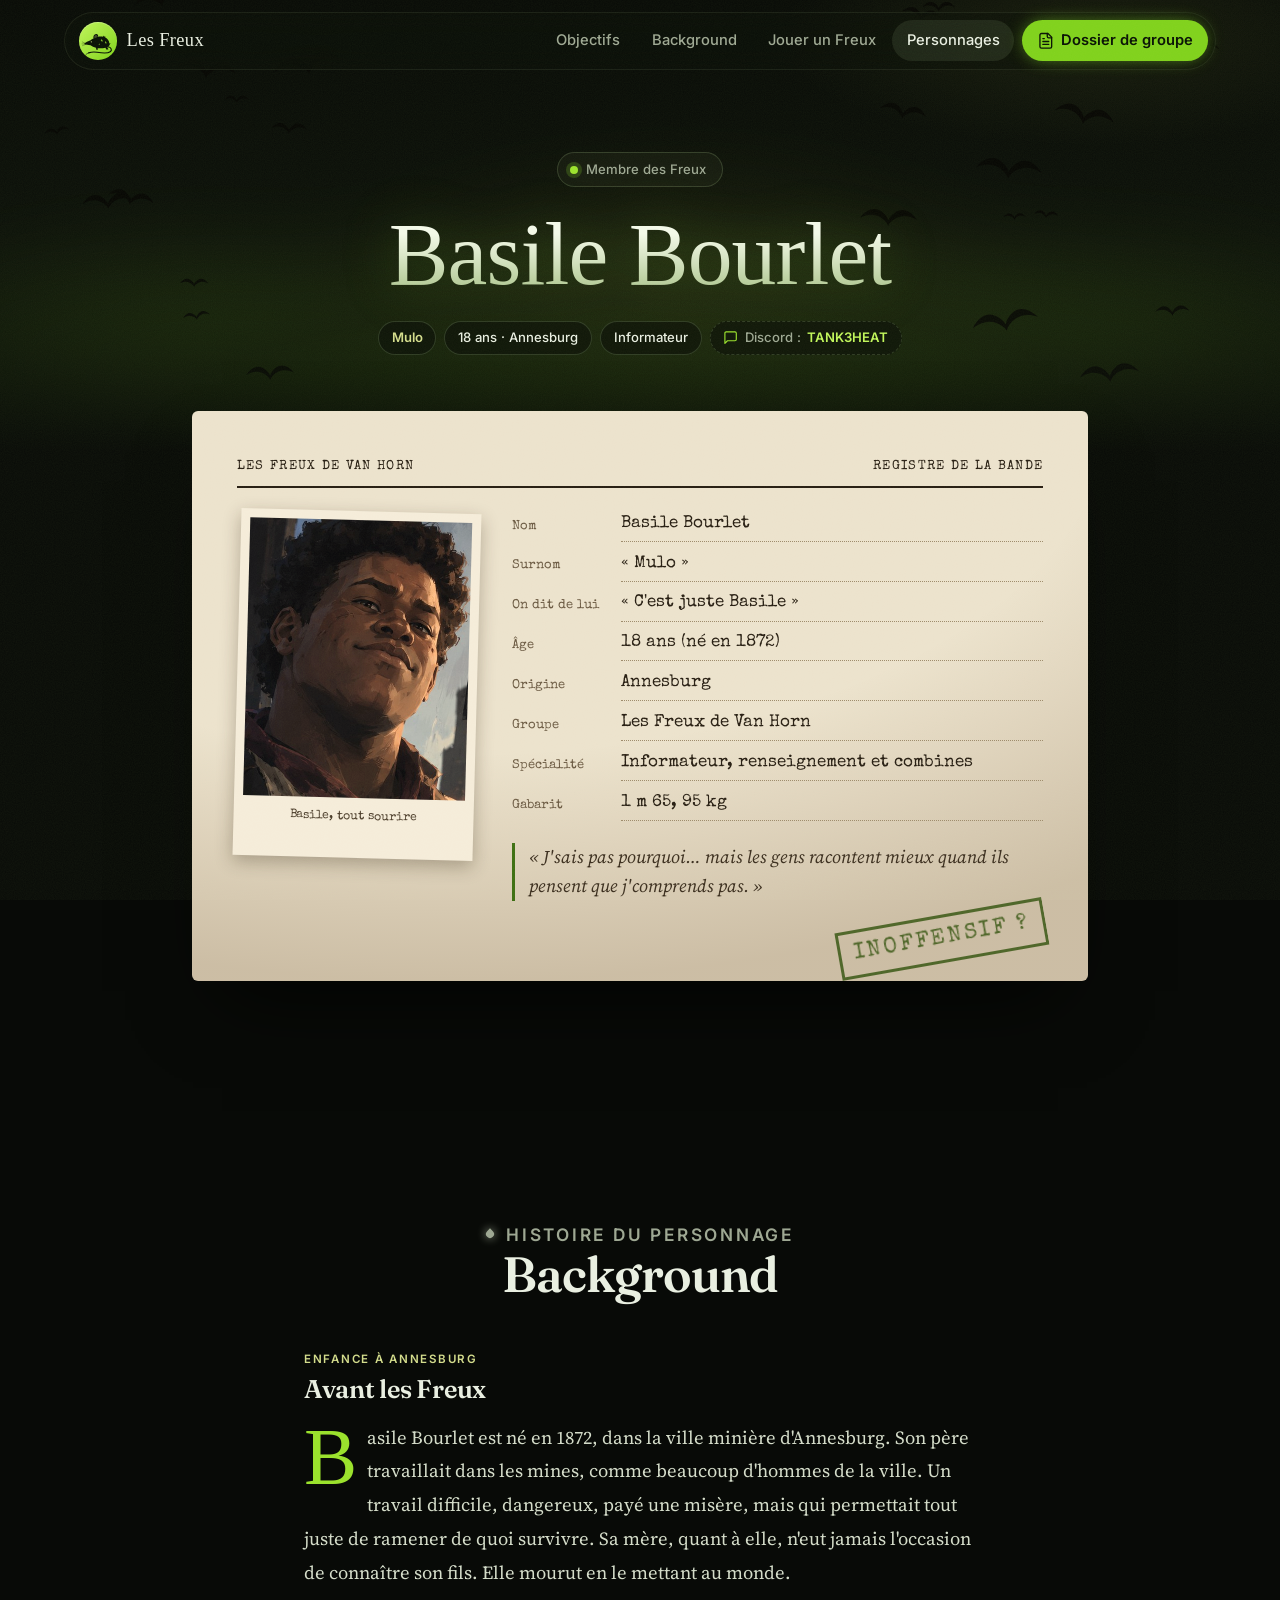
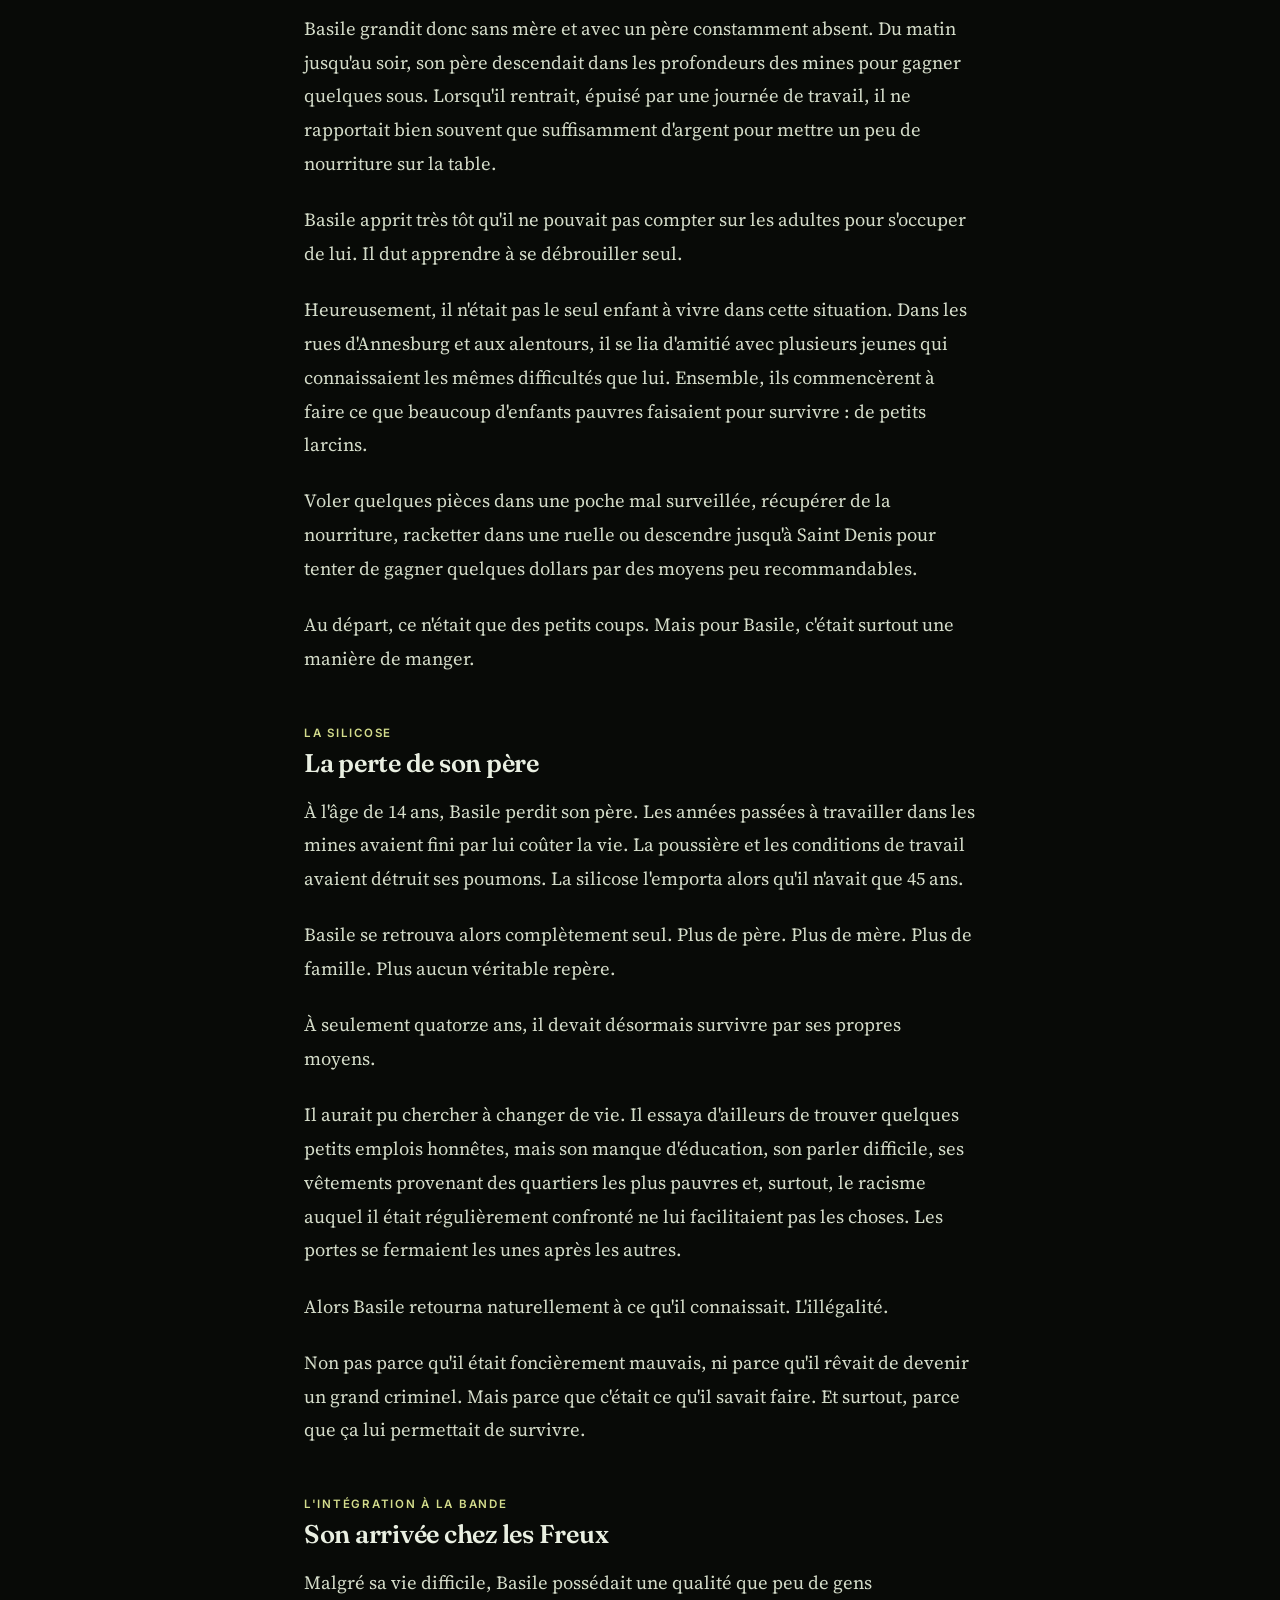
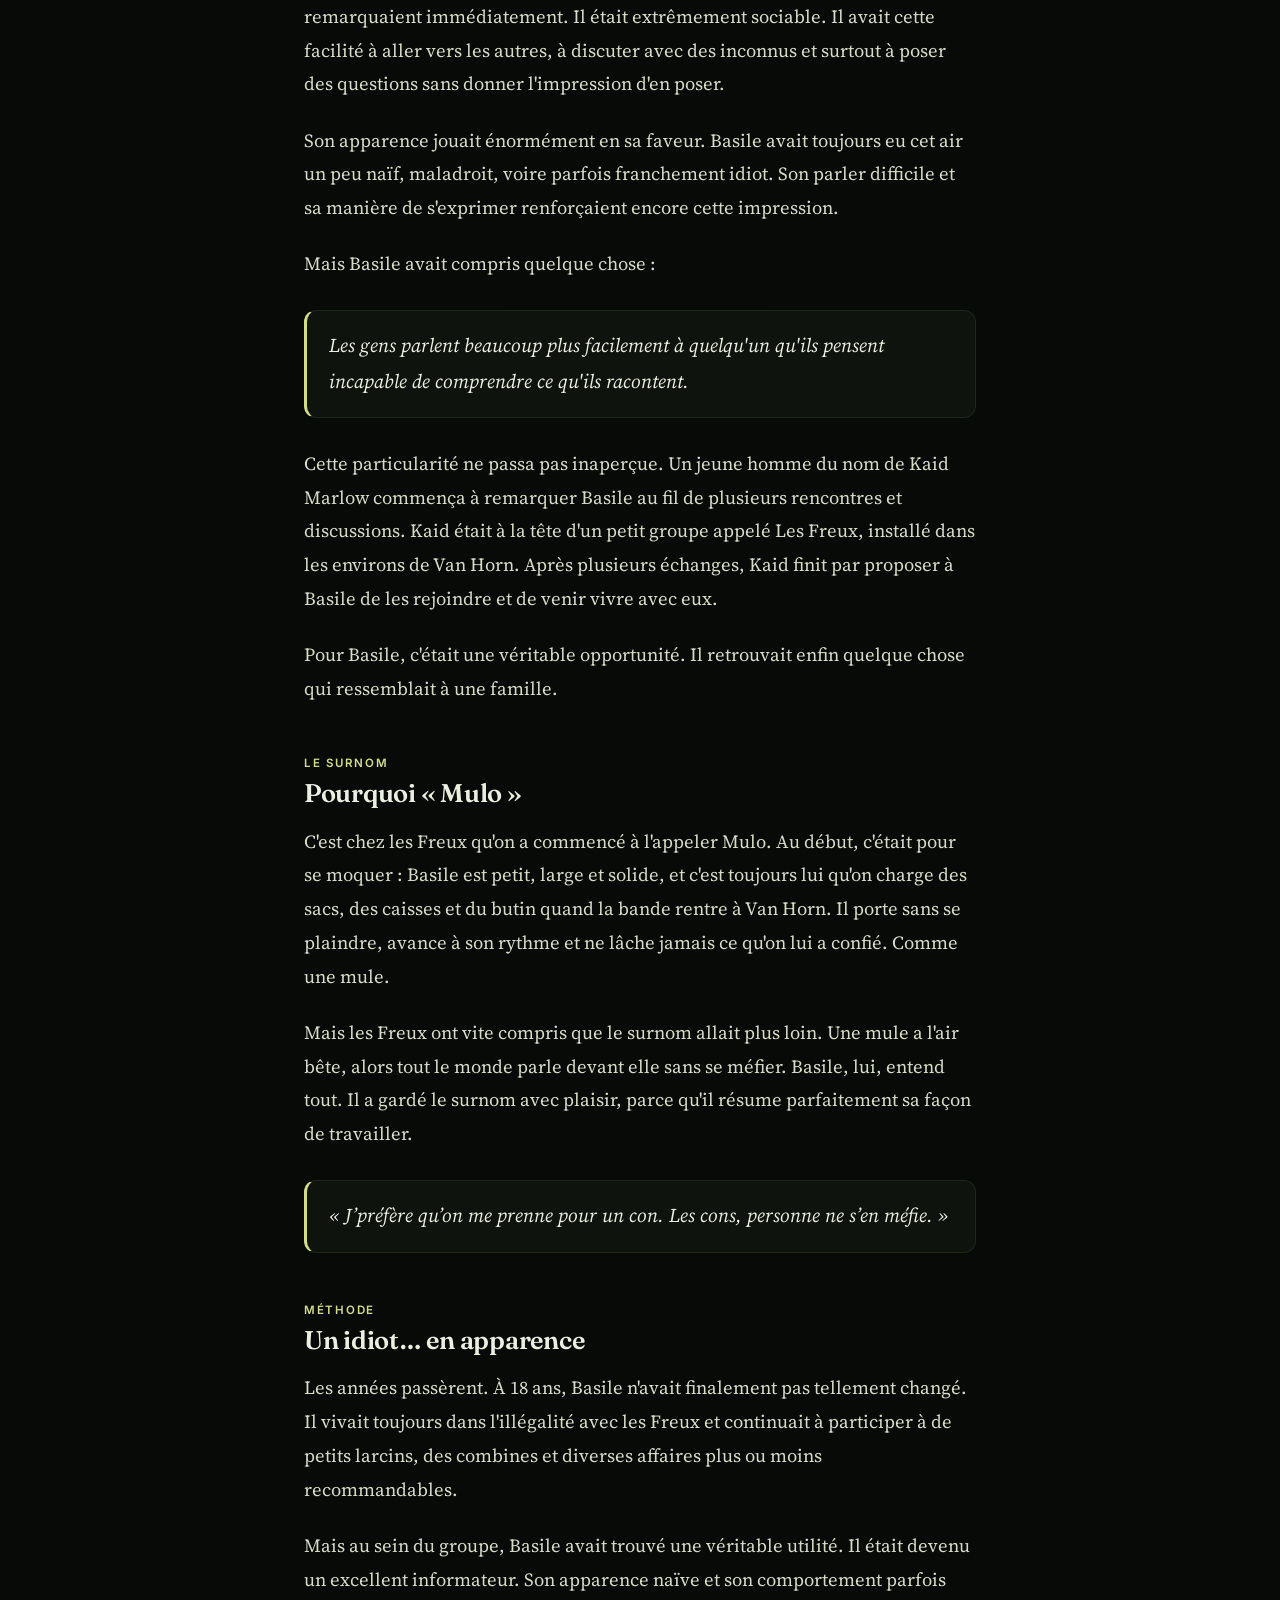
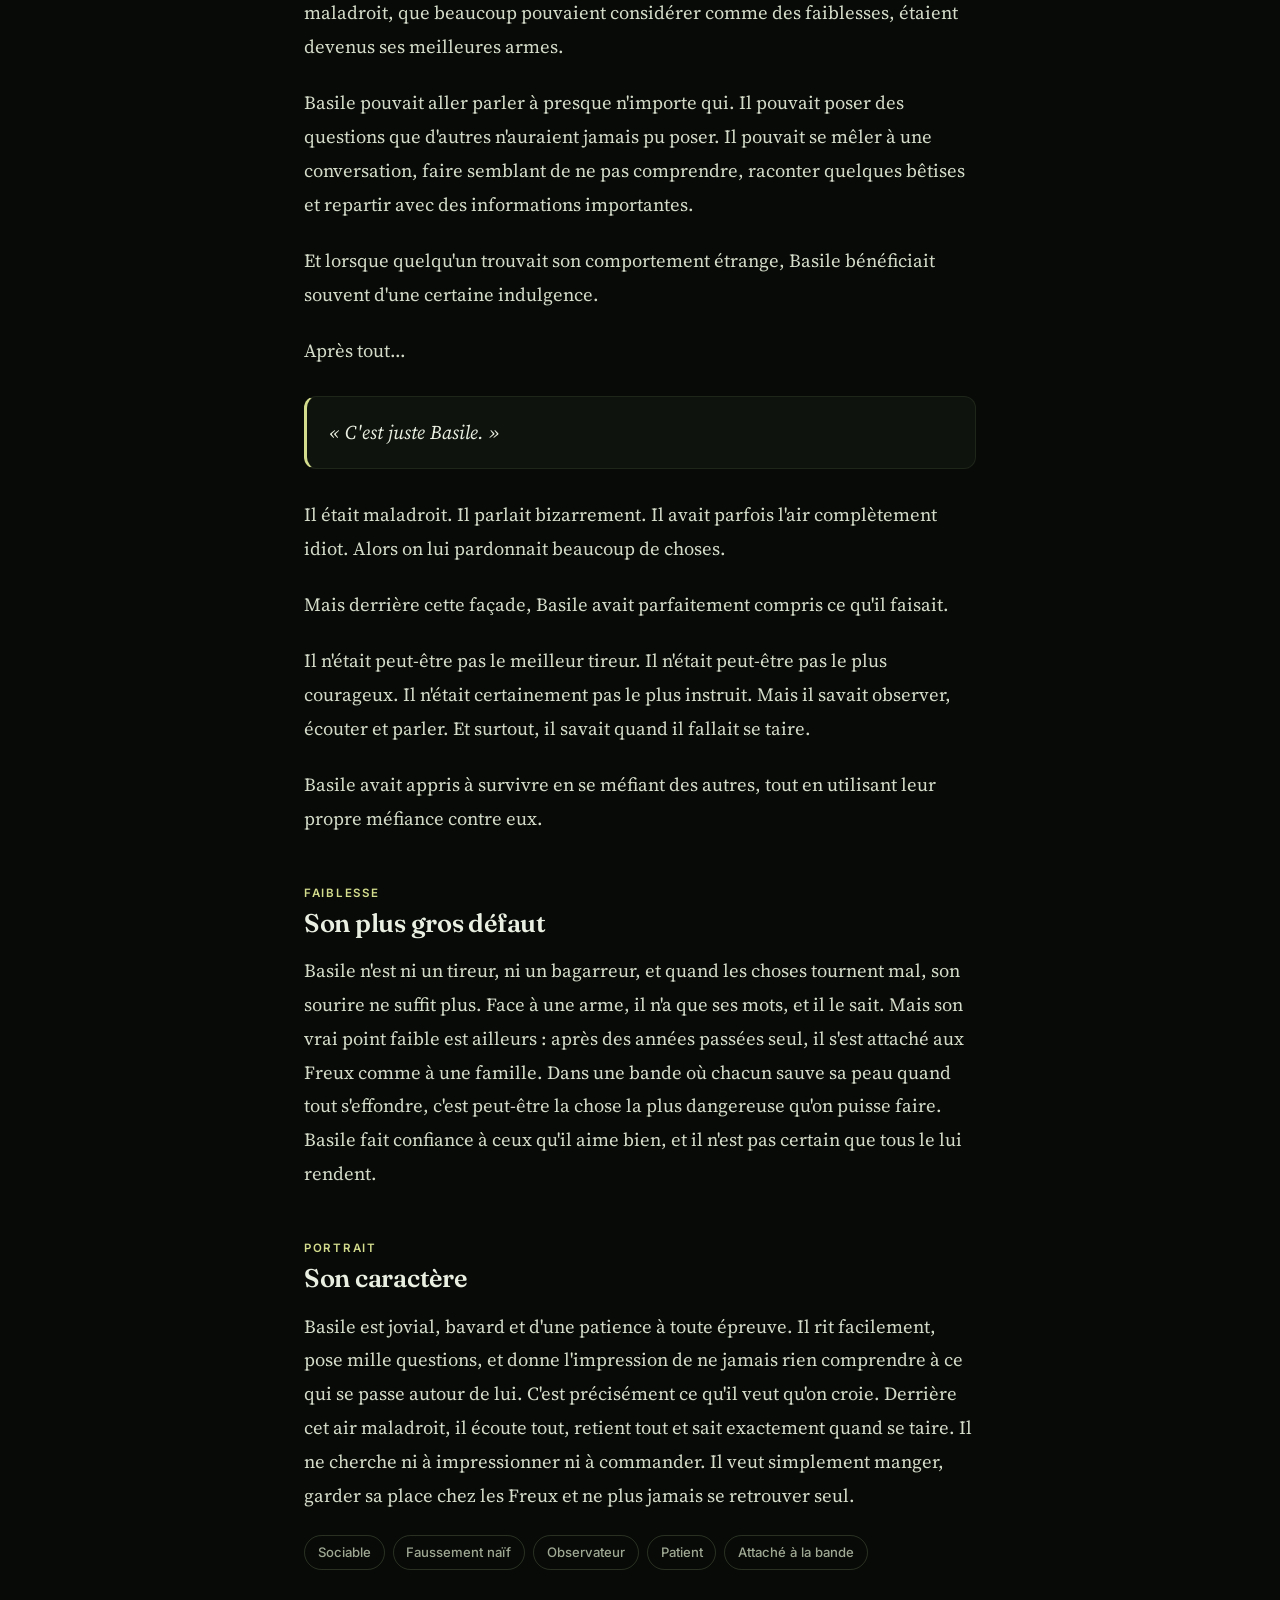
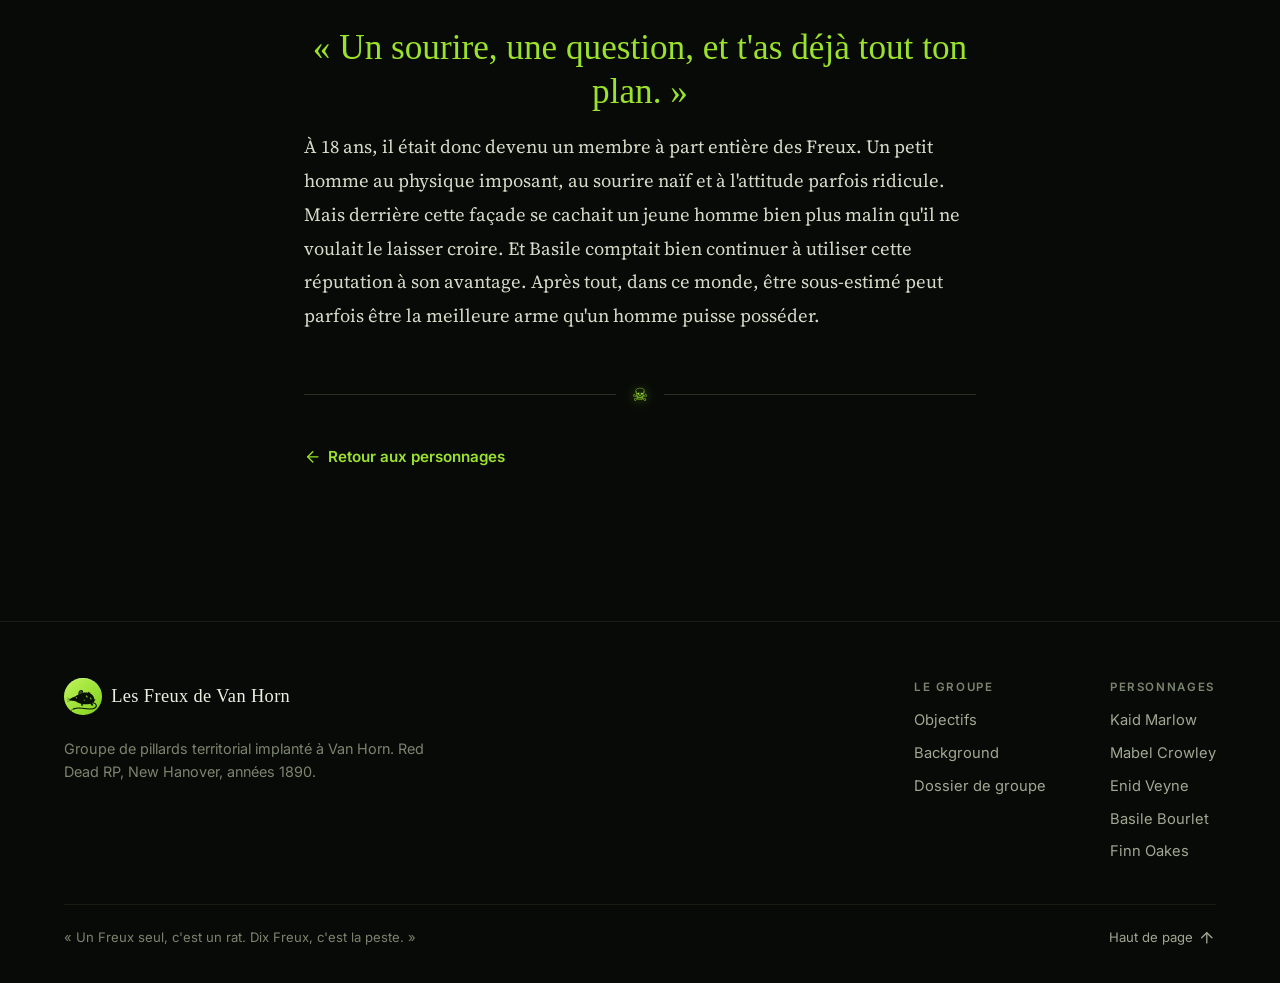
==== commit de40ab80: "Ajout de la fiche de Finn Oakes (Latch)" ====
--- a/basile-bourlet.html
+++ b/basile-bourlet.html
@@ -208,6 +208,7 @@
           <li><a href="mabel-crowley.html">Mabel Crowley</a></li>
           <li><a href="enid-veyne.html">Enid Veyne</a></li>
           <li><a href="basile-bourlet.html">Basile Bourlet</a></li>
+          <li><a href="finn-oakes.html">Finn Oakes</a></li>
         </ul>
       </div>
     </div>
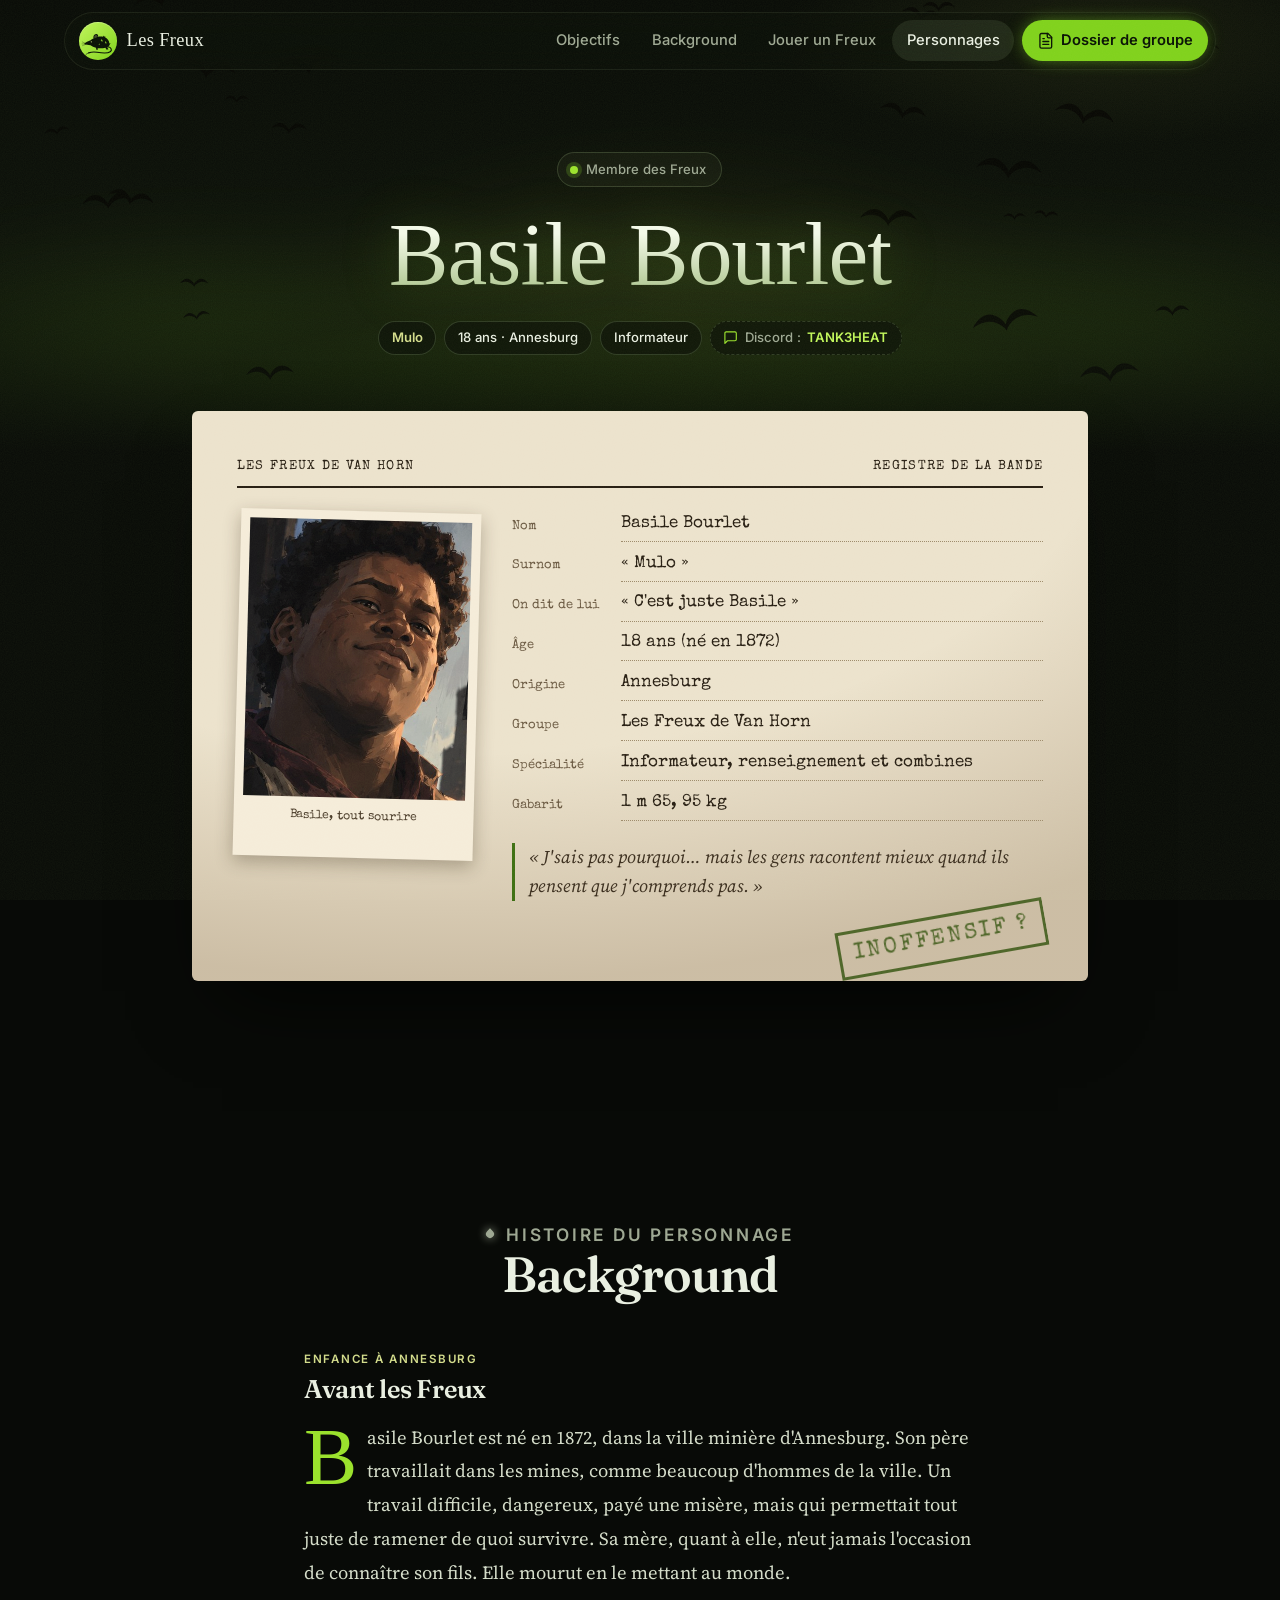
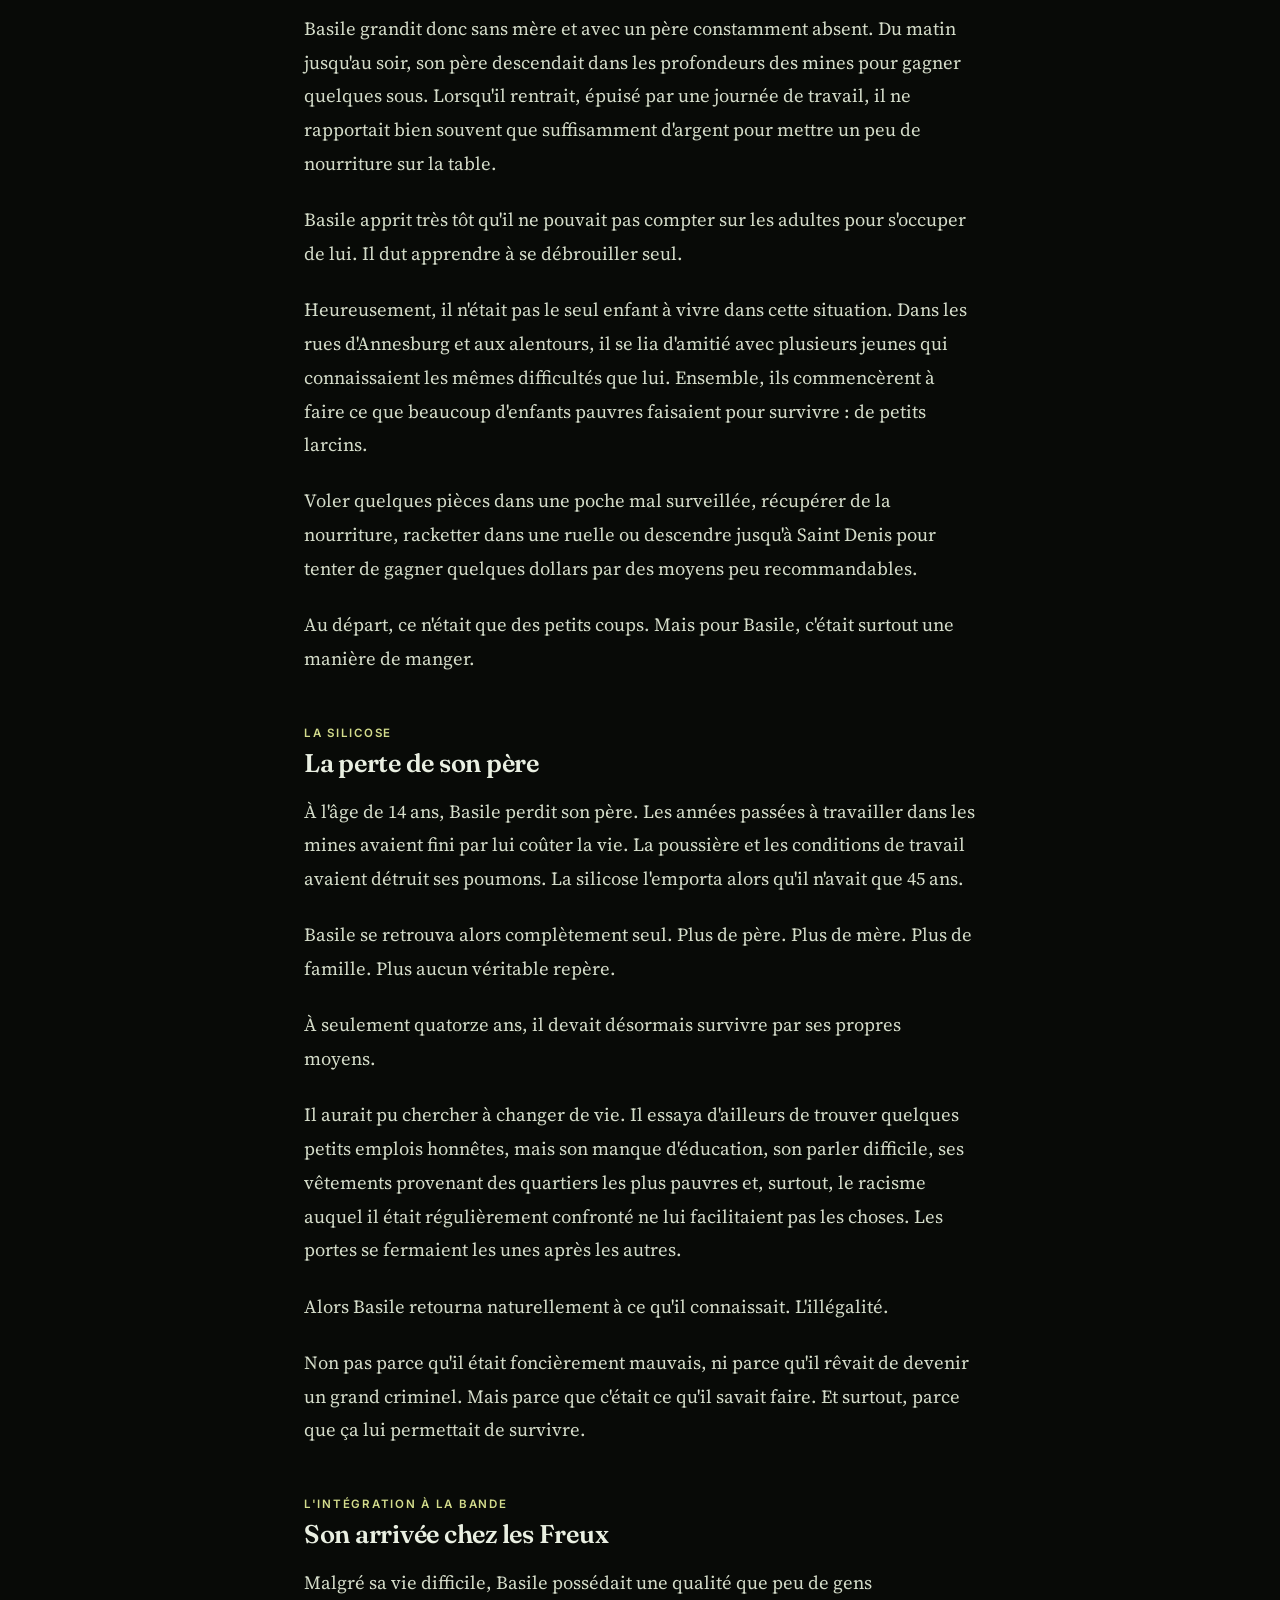
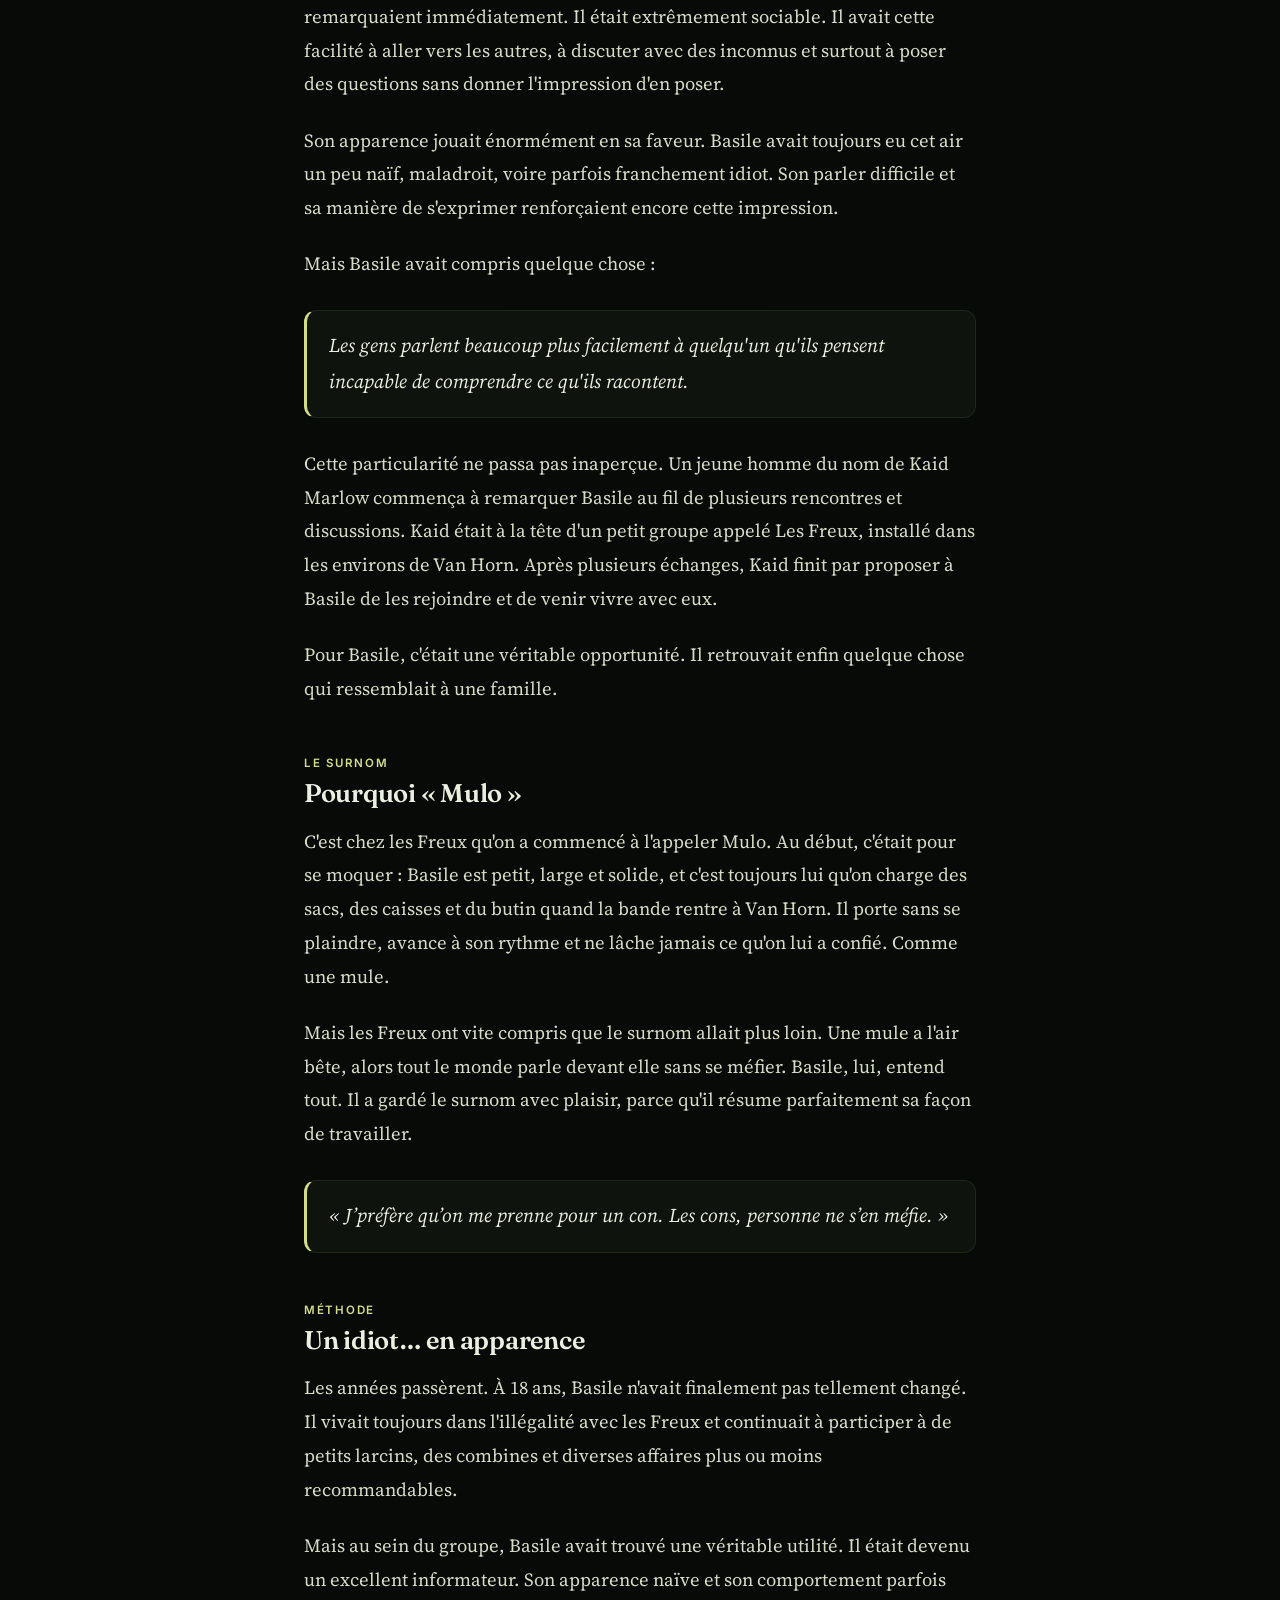
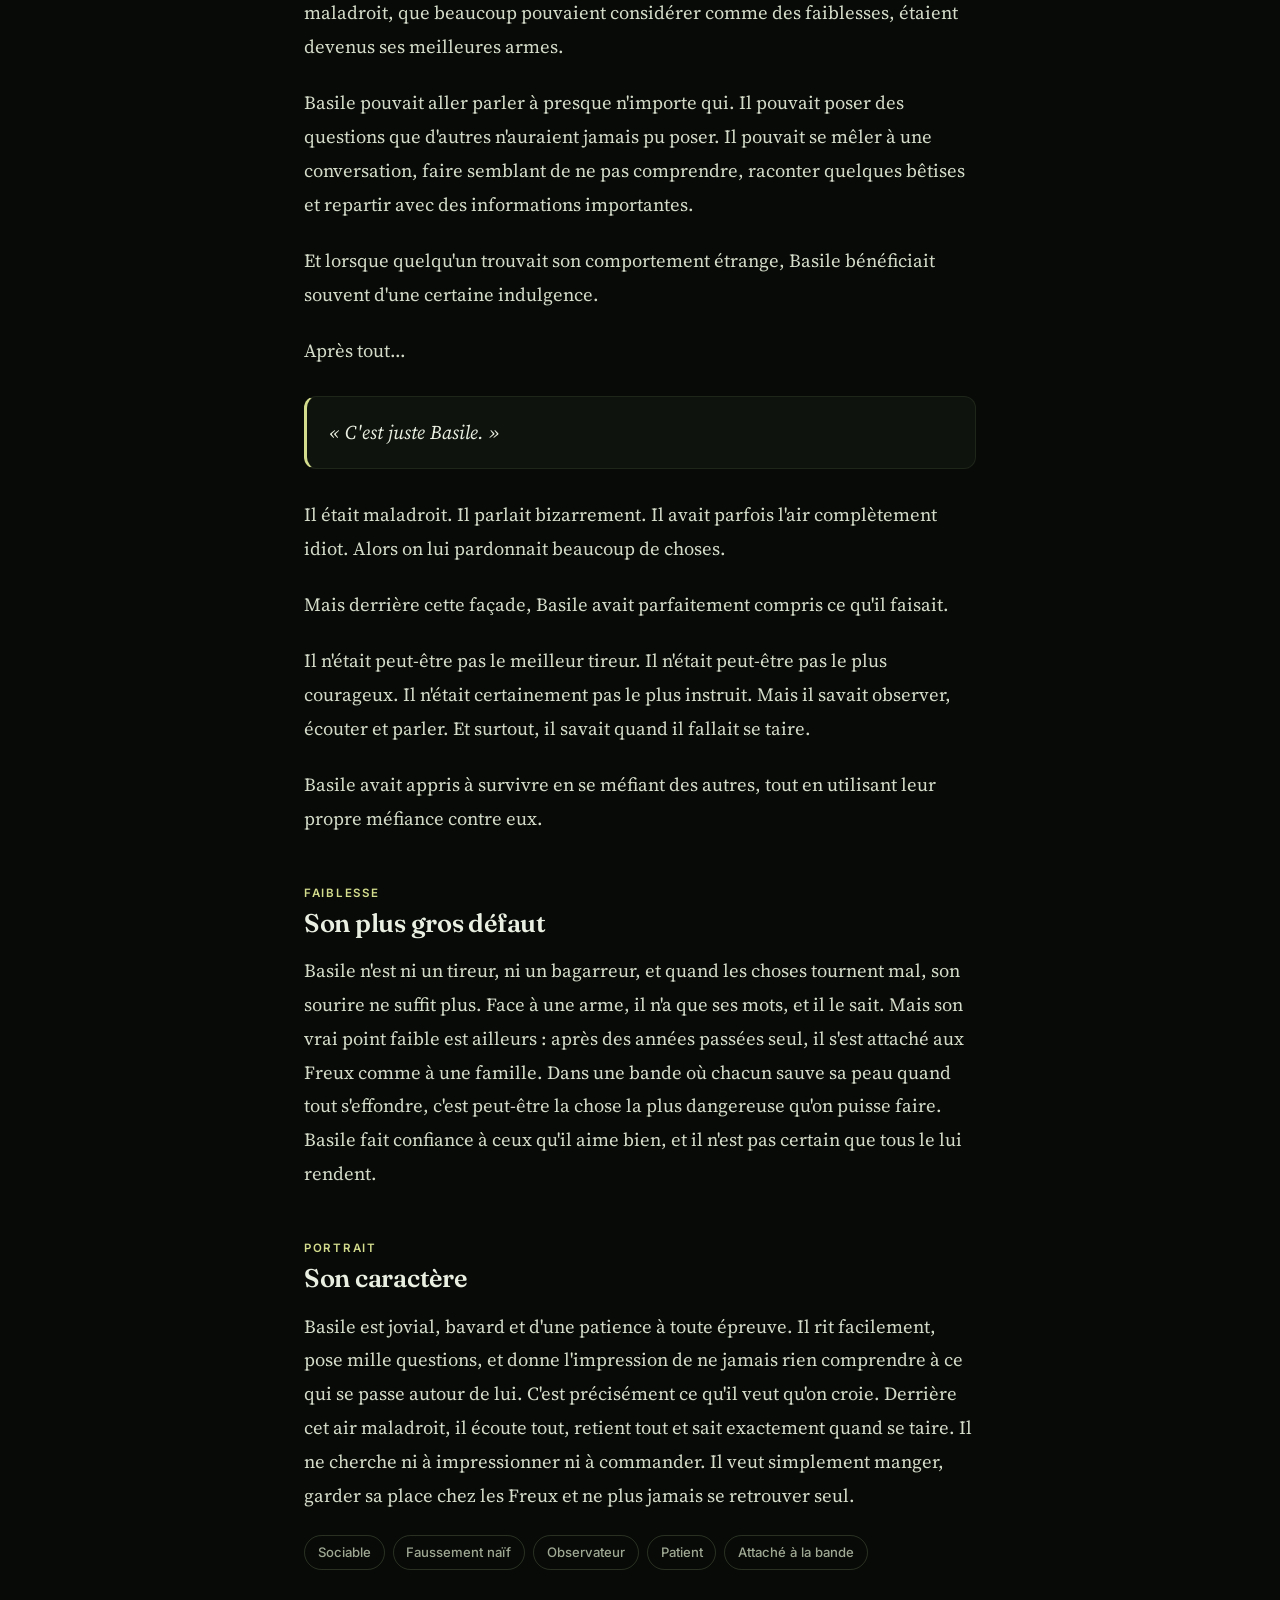
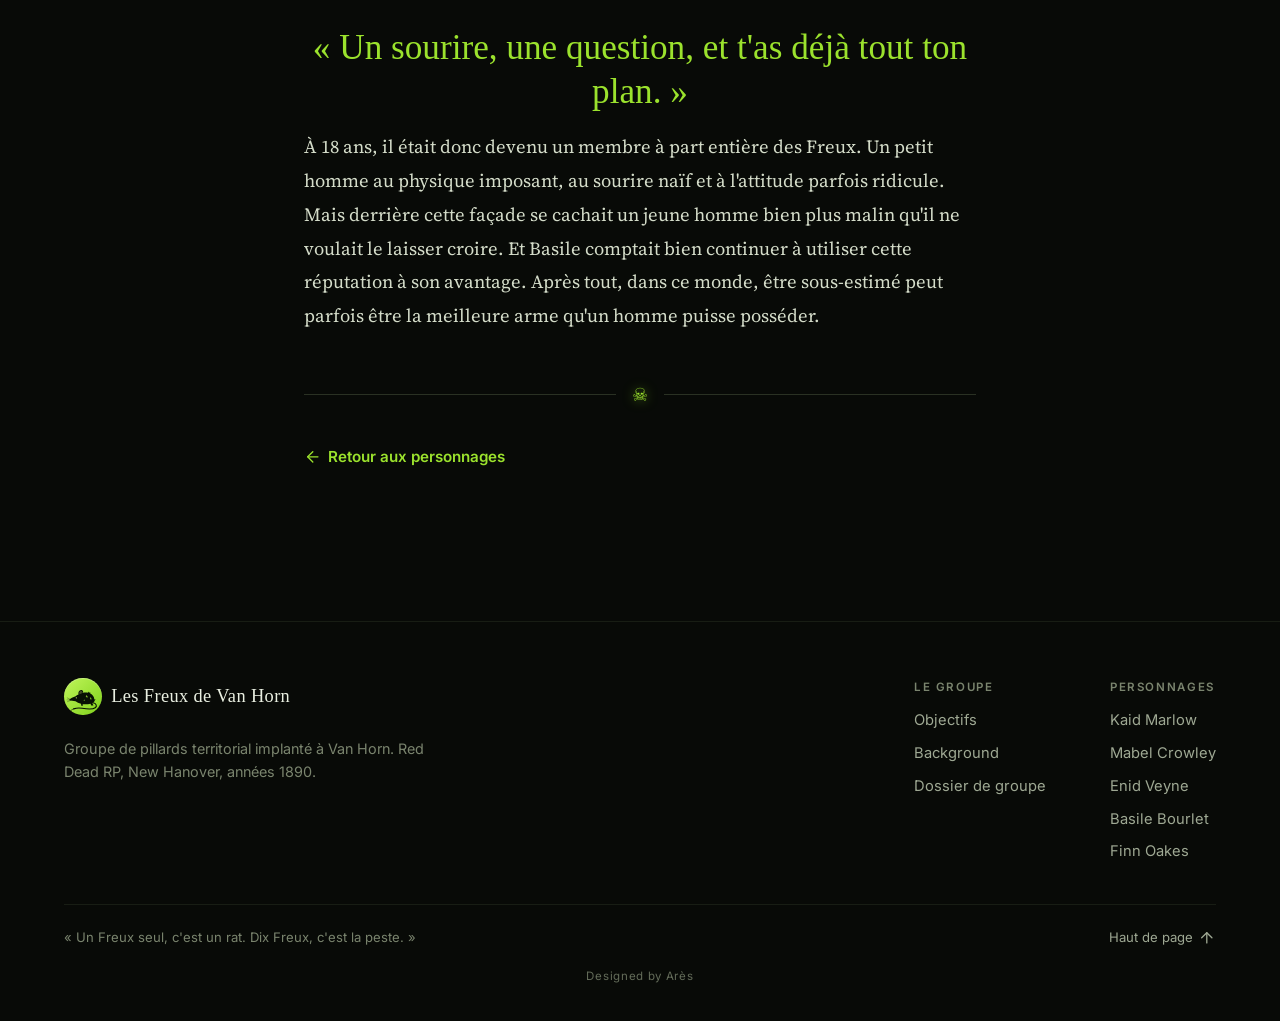
==== commit 6e9242ab: "Signature Designed by Ares en pied de page" ====
--- a/basile-bourlet.html
+++ b/basile-bourlet.html
@@ -10,7 +10,7 @@
 <link rel="preconnect" href="https://fonts.googleapis.com">
 <link rel="preconnect" href="https://fonts.gstatic.com" crossorigin>
 <link href="https://fonts.googleapis.com/css2?family=Inter:wght@400;500;600;700&family=Fraunces:opsz,wght@9..144,500;9..144,600&family=Source+Serif+4:ital,opsz,wght@0,8..60,400;0,8..60,500;1,8..60,400&family=IM+Fell+English+SC&family=Special+Elite&display=swap" rel="stylesheet">
-<link rel="stylesheet" href="style.css?v=7">
+<link rel="stylesheet" href="style.css?v=8">
 <link rel="icon" type="image/svg+xml" href="logo-freux.svg?v=2">
 </head>
 <body>
@@ -217,6 +217,7 @@
     <span>« Un Freux seul, c'est un rat. Dix Freux, c'est la peste. »</span>
     <a href="#haut">Haut de page <svg class="icone" viewBox="0 0 24 24" fill="none" stroke="currentColor" stroke-width="1.8" stroke-linecap="round" stroke-linejoin="round" aria-hidden="true"><path d="m5 12 7-7 7 7"/><path d="M12 19V5"/></svg></a>
   </div>
+  <p class="signature">Designed by Arès</p>
 </footer>
 
 <script src="site.js?v=5"></script>
--- a/style.css
+++ b/style.css
@@ -1020,6 +1020,7 @@
 }
 .pied__bas a { color: var(--doux); text-decoration: none; display: inline-flex; align-items: center; gap: .35rem; }
 .pied__bas a:hover { color: var(--texte); }
+.signature { max-width: var(--large); margin: 1.2rem auto 0; text-align: center; font-family: var(--ui); font-size: .72rem; letter-spacing: .06em; color: var(--pale); opacity: .8; }
 
 /* ---------- Apparition au défilement ---------- */
 .js [data-reveal] { opacity: 0; transform: translateY(18px); transition: opacity .7s ease, transform .7s ease; }
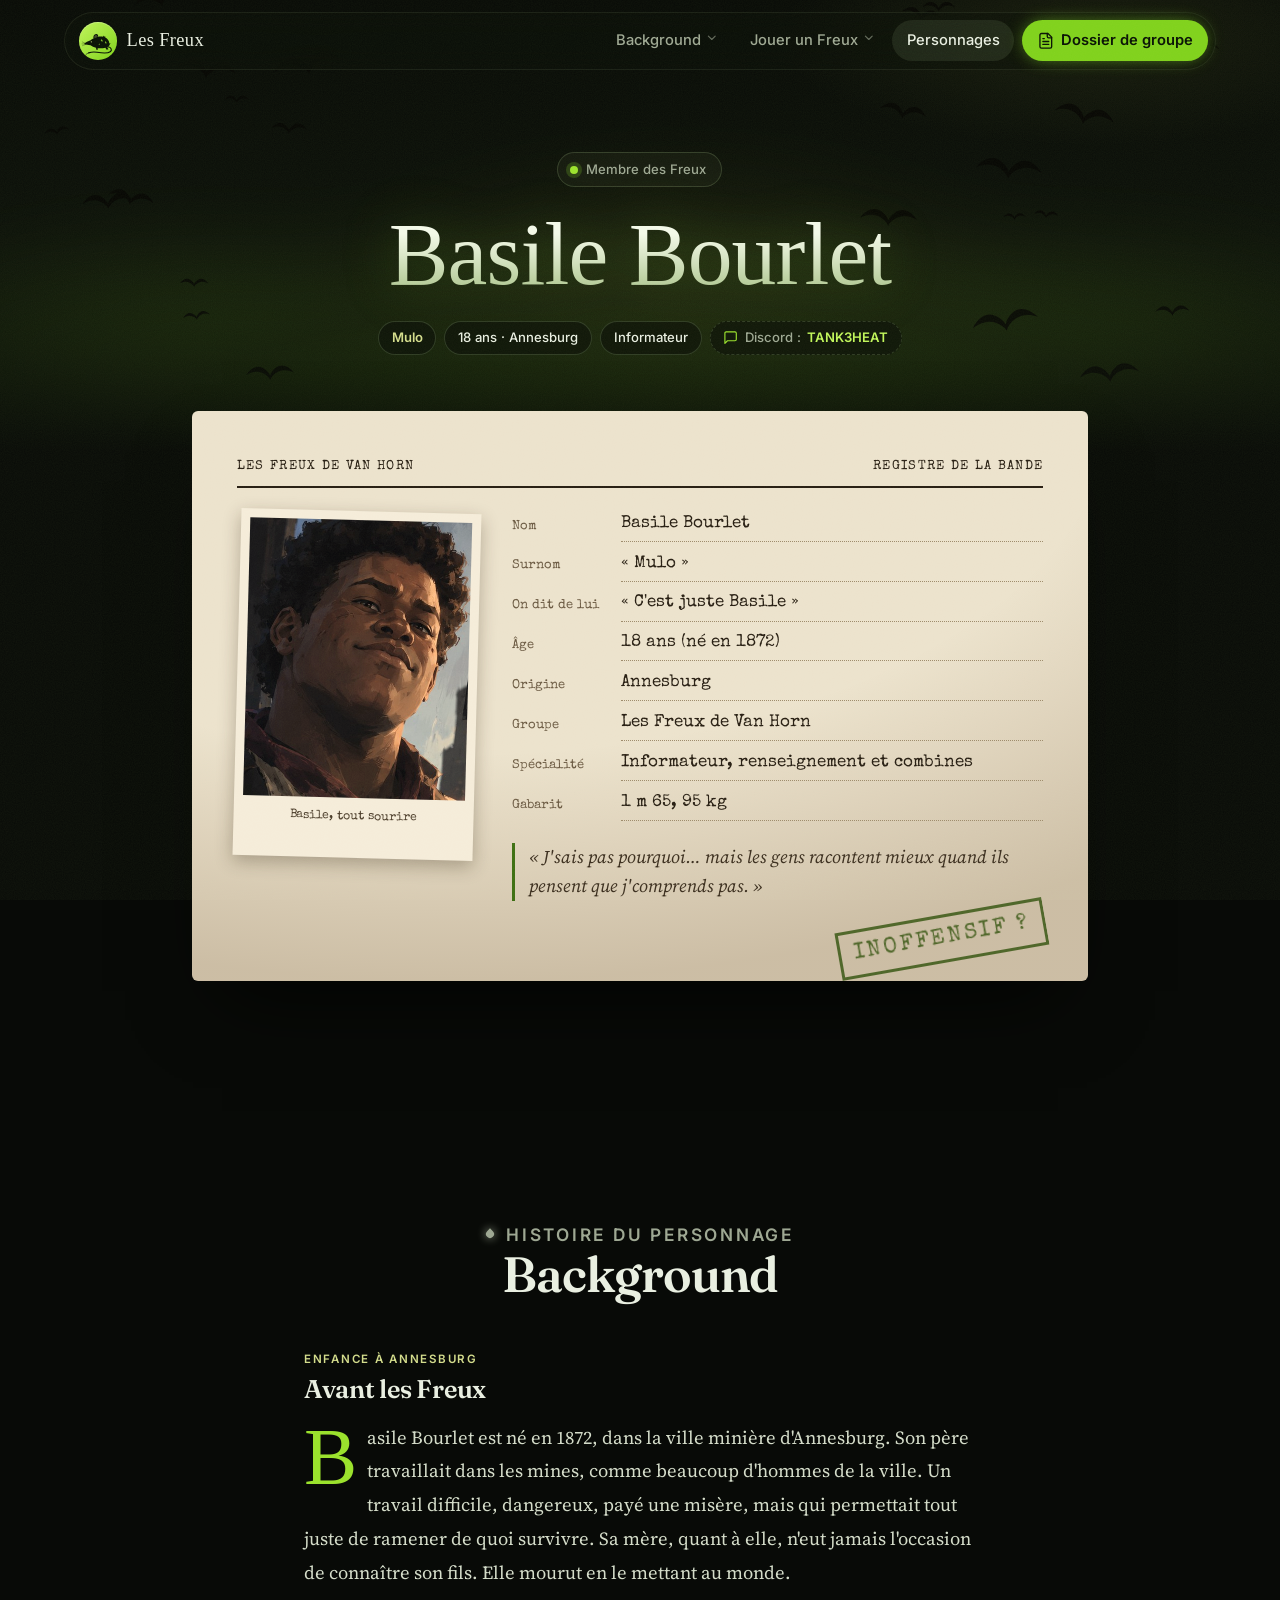
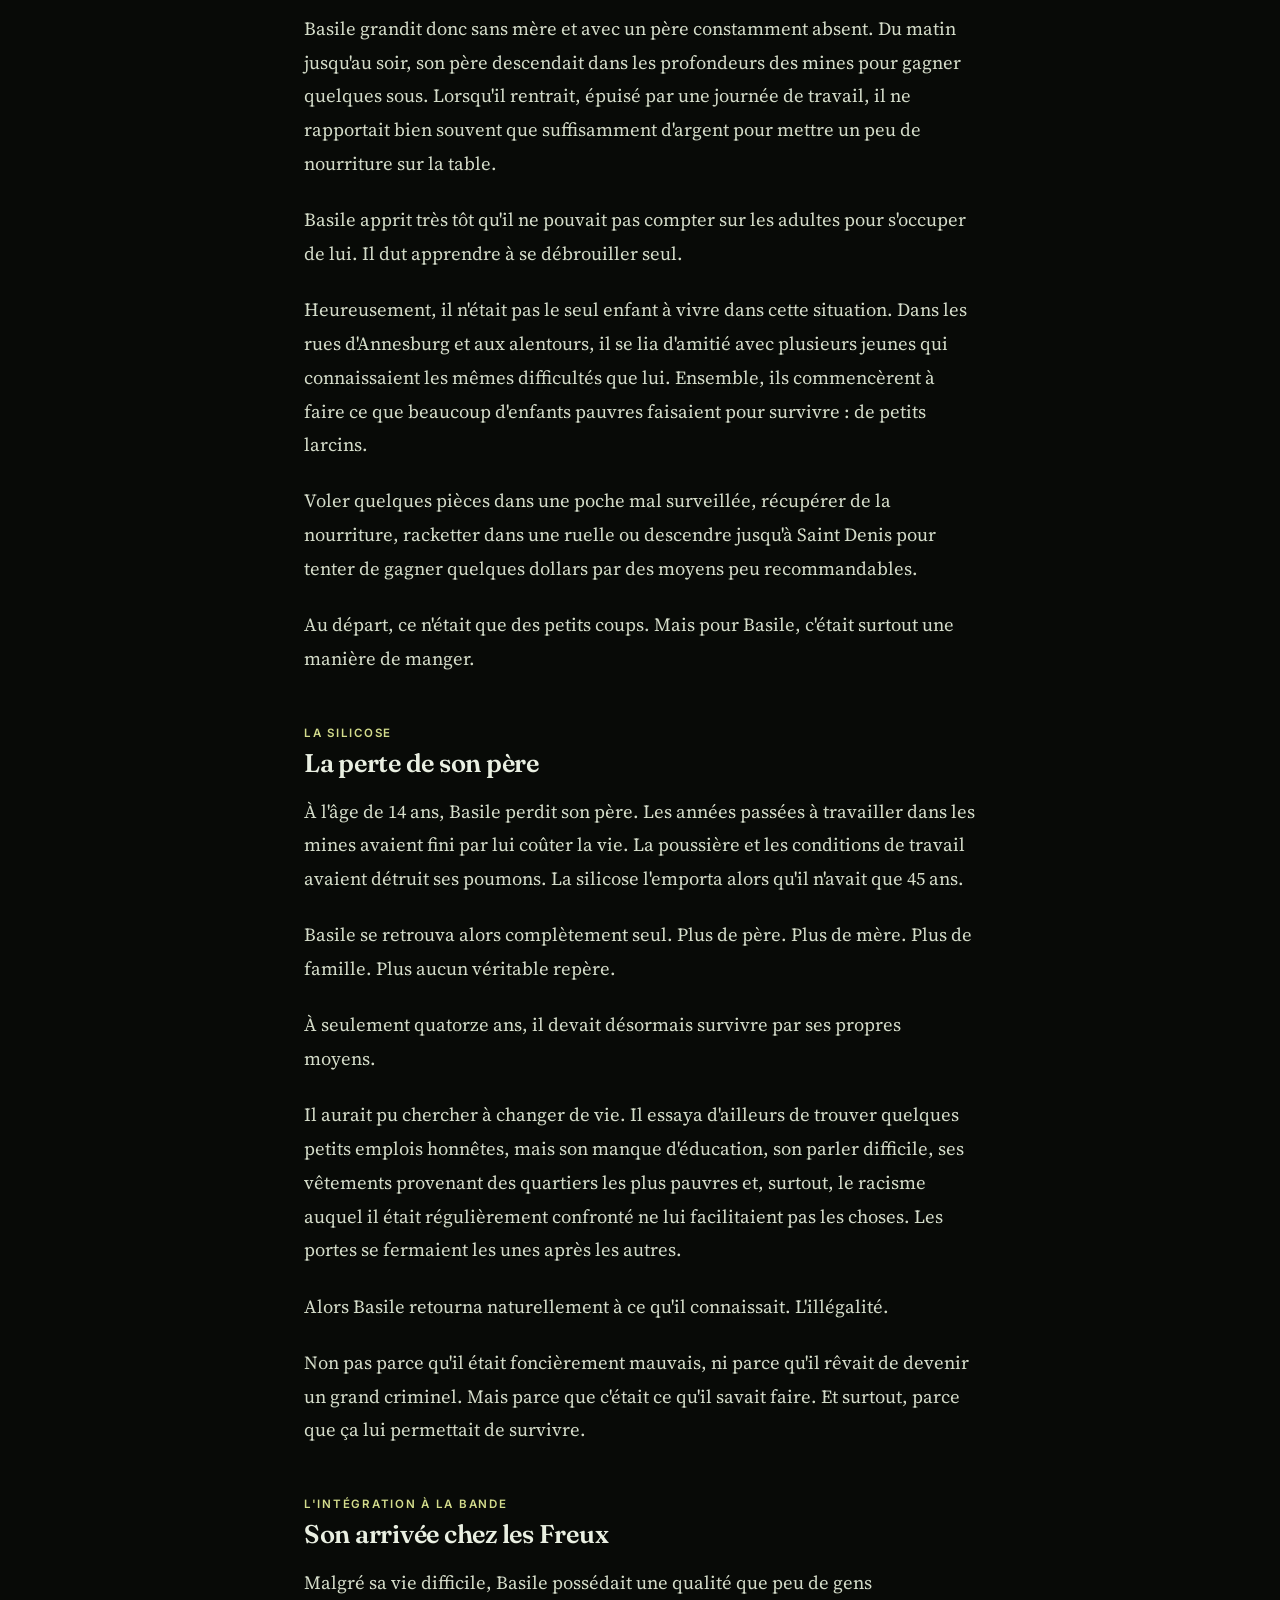
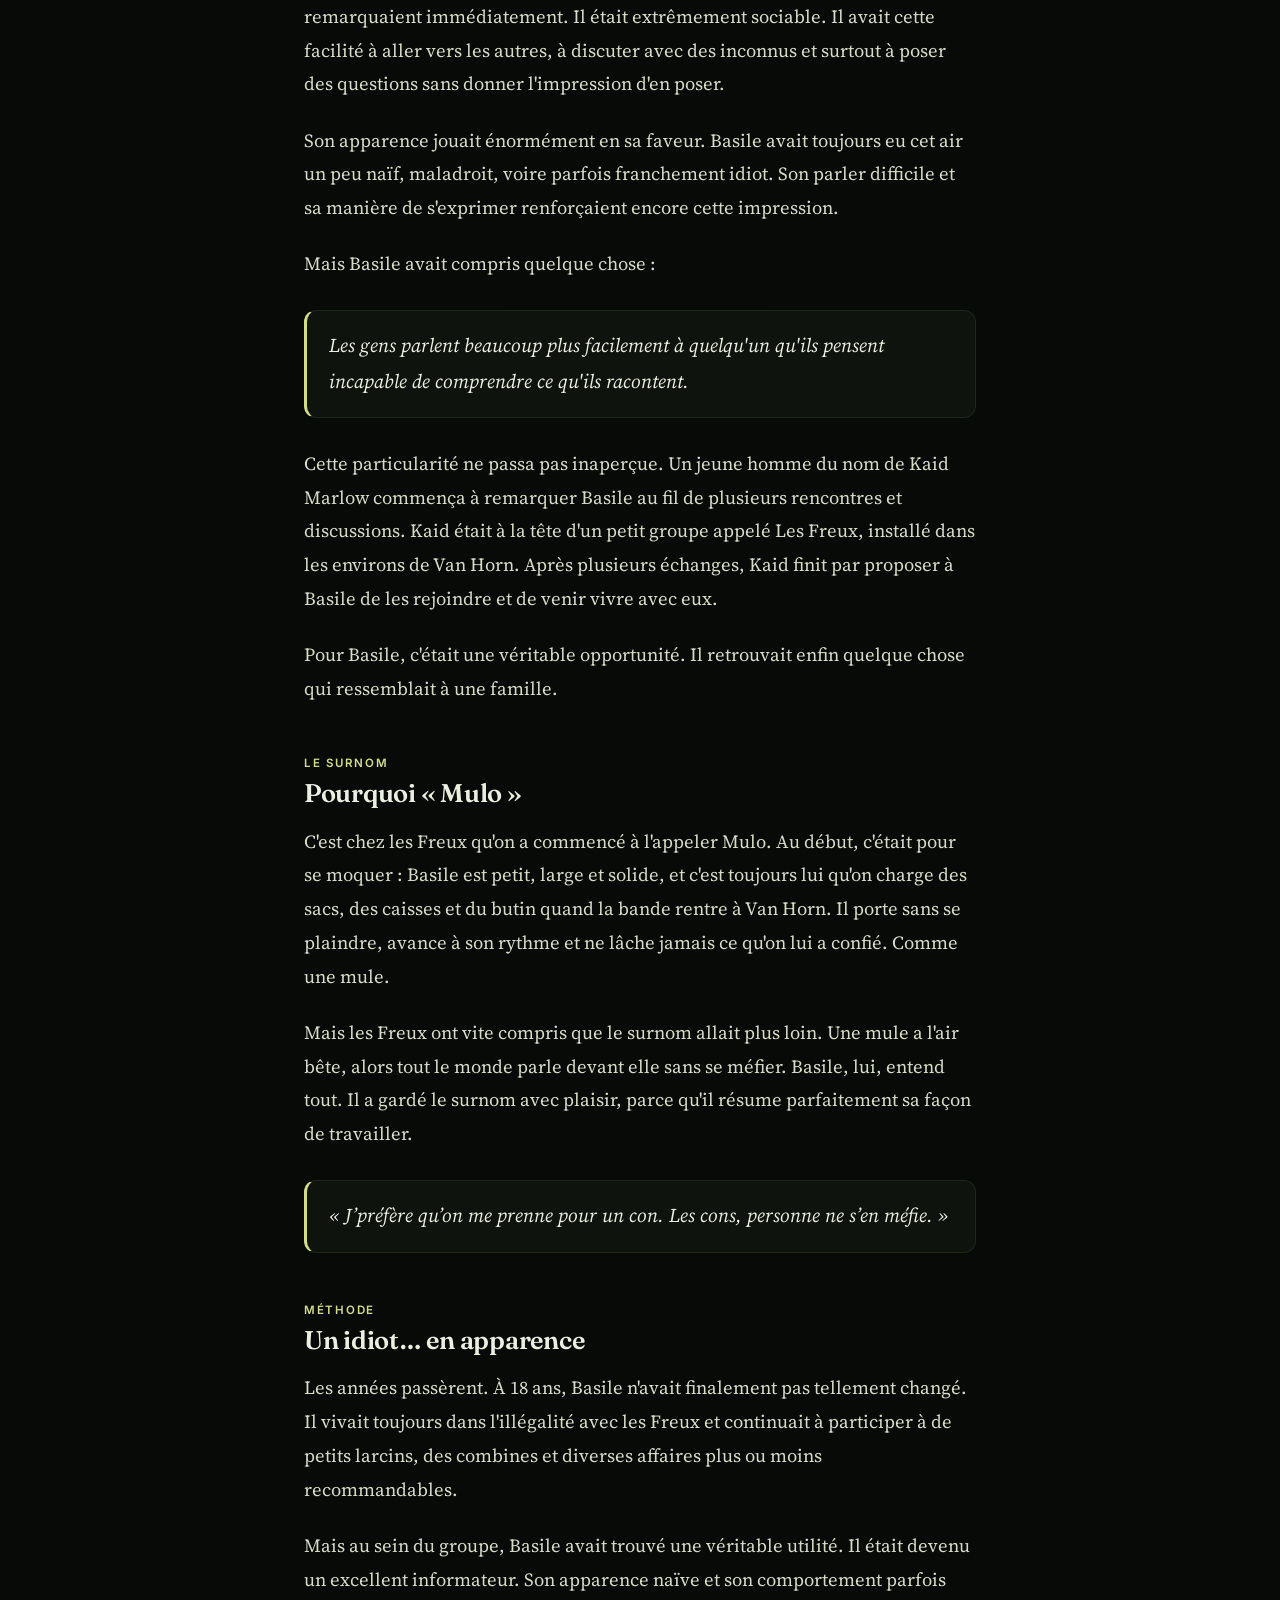
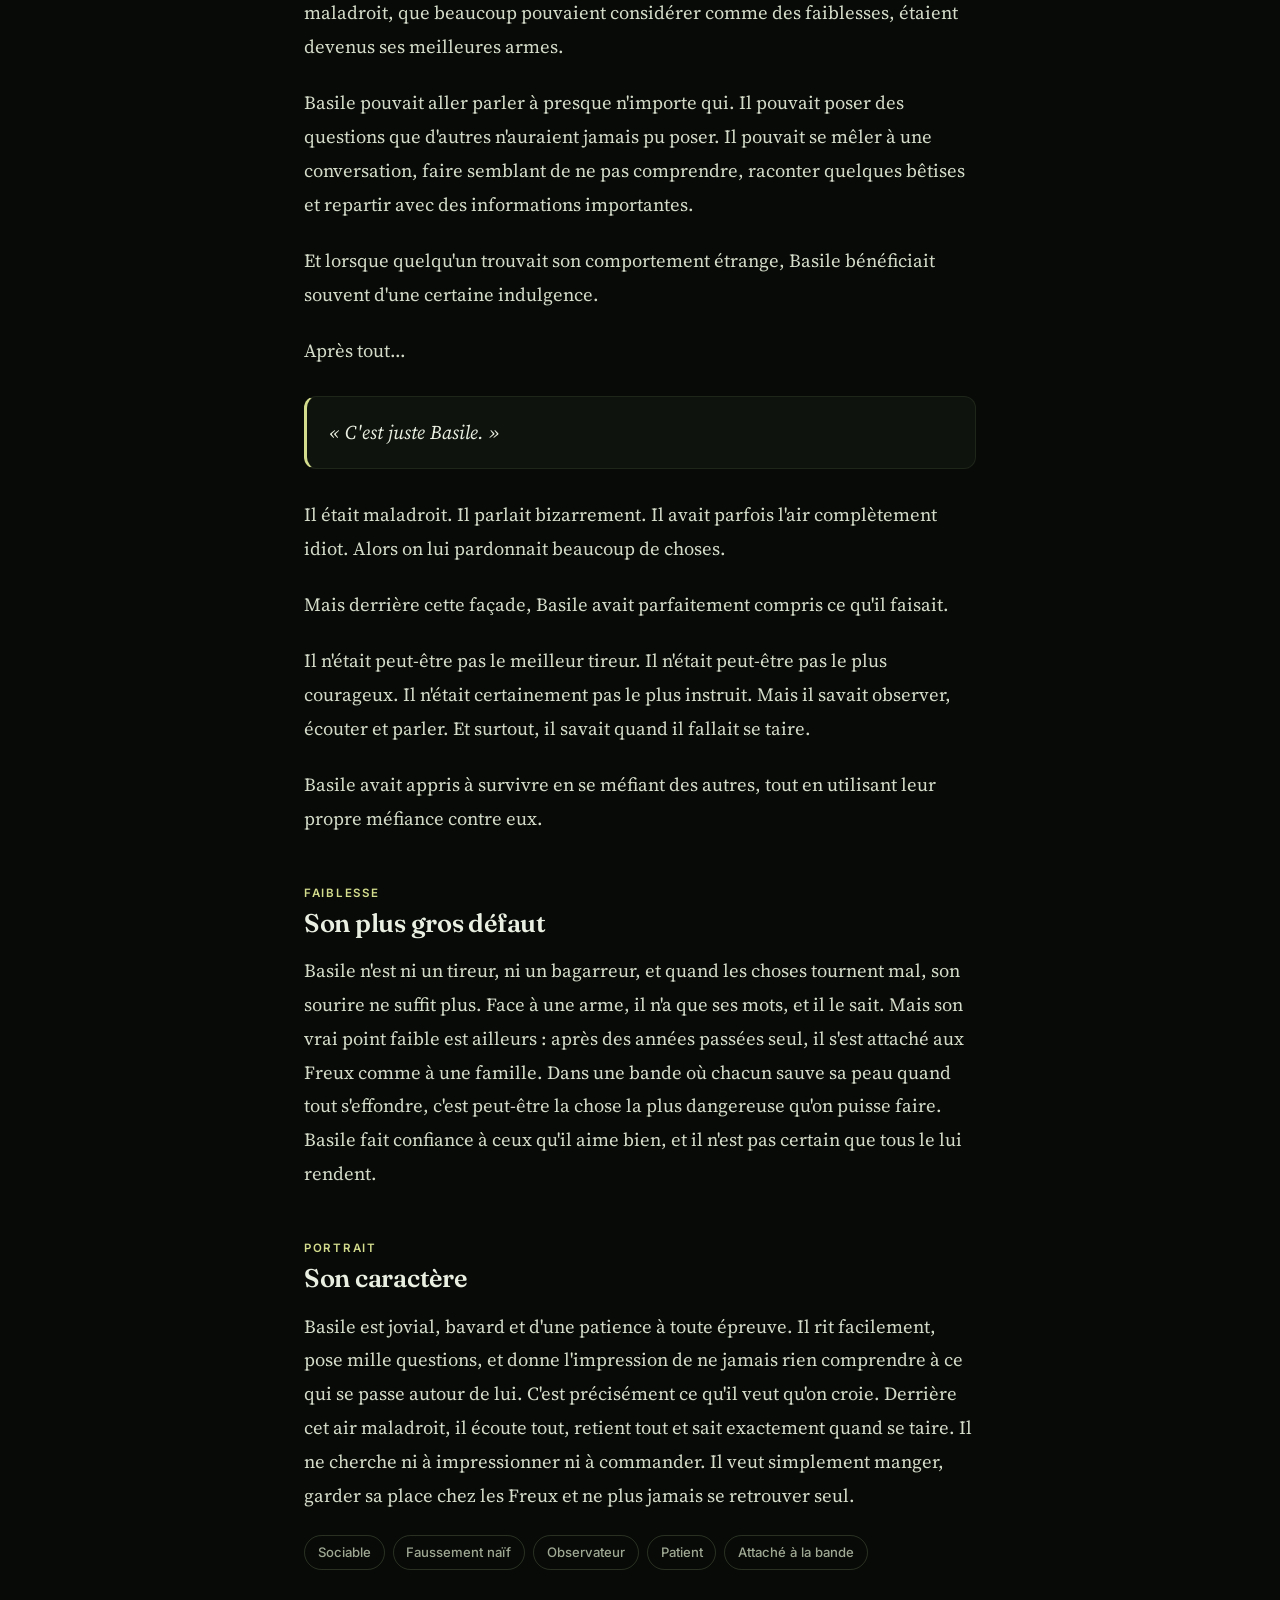
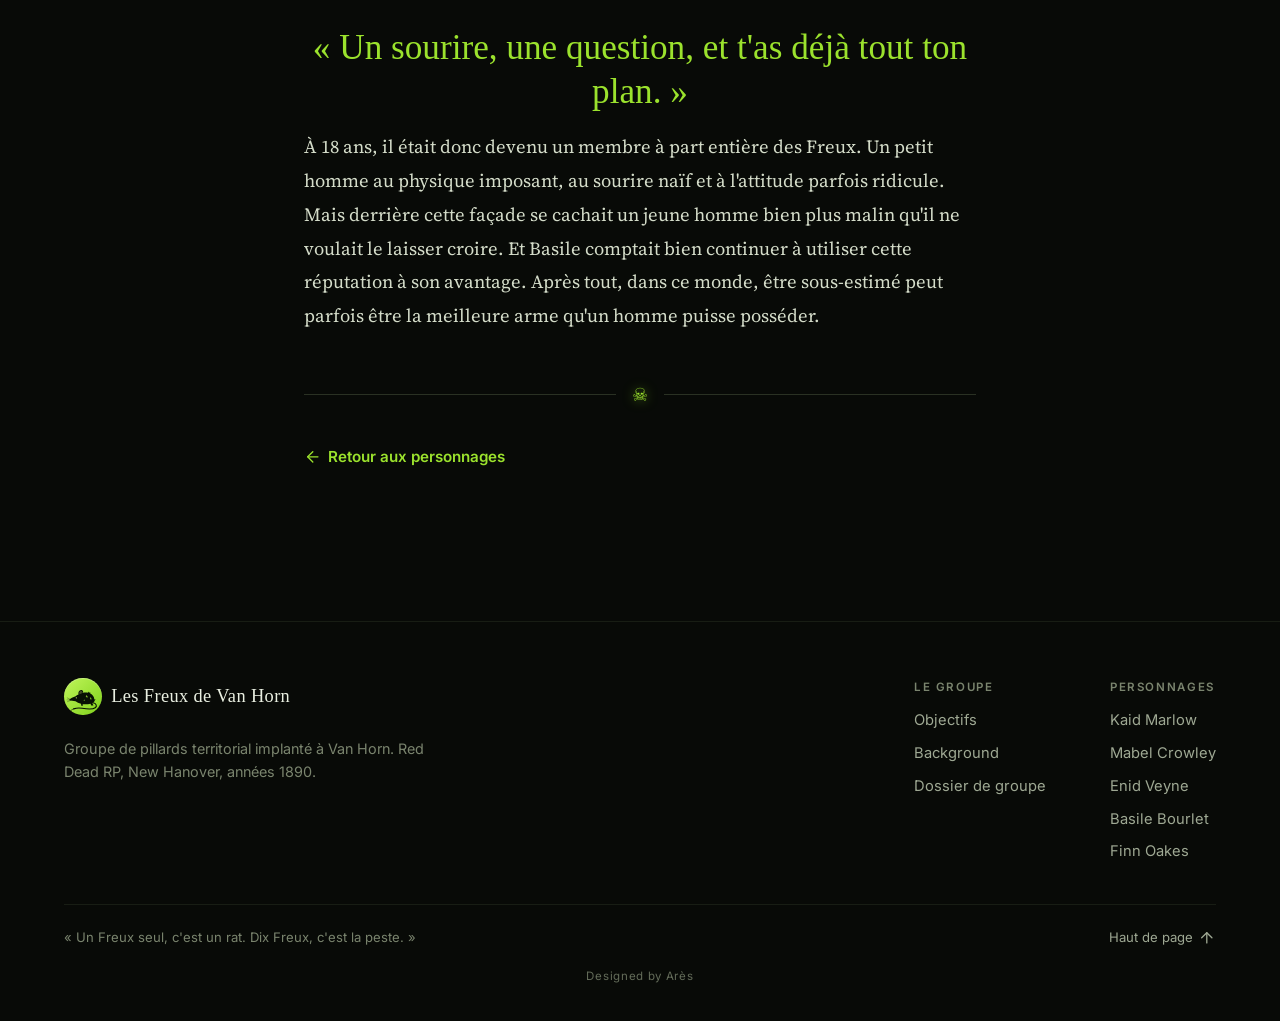
==== commit a781f116: "Menus deroulants et Objectifs dans le dossier" ====
--- a/basile-bourlet.html
+++ b/basile-bourlet.html
@@ -10,7 +10,7 @@
 <link rel="preconnect" href="https://fonts.googleapis.com">
 <link rel="preconnect" href="https://fonts.gstatic.com" crossorigin>
 <link href="https://fonts.googleapis.com/css2?family=Inter:wght@400;500;600;700&family=Fraunces:opsz,wght@9..144,500;9..144,600&family=Source+Serif+4:ital,opsz,wght@0,8..60,400;0,8..60,500;1,8..60,400&family=IM+Fell+English+SC&family=Special+Elite&display=swap" rel="stylesheet">
-<link rel="stylesheet" href="style.css?v=8">
+<link rel="stylesheet" href="style.css?v=11">
 <link rel="icon" type="image/svg+xml" href="logo-freux.svg?v=2">
 </head>
 <body>
@@ -19,11 +19,10 @@
     <a class="marque" href="index.html"><span class="marque__logo"><svg viewBox="0 0 64 64" aria-hidden="true"><g transform="translate(5.6 4) scale(0.84)"><path d="M51.6 45.4 C59 46.4 61 52.4 56.6 55.6 C51 59.6 40 58.4 30 56.6 C24 55.6 18.4 55.9 13 57.8" fill="none" stroke="#071004" stroke-width="2.3" stroke-linecap="round"/><path d="M13 57.8 C10.6 58.7 8.8 59.8 7.4 61" fill="none" stroke="#071004" stroke-width="1.2" stroke-linecap="round"/><path fill="#071004" fill-rule="evenodd" d="M3.5 40 C7 36.4 11.6 33.8 17 32.2 C19 29.8 21.8 28.4 24.6 28 C29.6 25.4 36.4 23.8 42 25.2 L43 22.6 L44.4 25.4 L46.2 23.2 L46.6 26.6 C51.4 28.8 54.6 33.4 54.8 38.8 L57.4 38.4 L55.4 41.2 C54.8 43.6 53 45.2 50.6 46 L53 51 L48.6 51.2 L47 47.2 C42 48.6 36 48.8 31 48.2 L31.6 51.6 L28.4 51.6 L27.8 47.6 C23.4 46.4 19.6 44.4 16.6 42.2 C12.6 41.8 7.6 41.6 3.5 40 Z M37.4 32 L39.6 29.8 L39.6 33.4 L42.2 32.2 L40.2 35.4 Z M45.6 36 L47.6 34 L47.8 37.4 L50 36.6 L48 39.4 Z M33 40.4 L35 38.8 L35 42 Z"/><path fill="#071004" d="M22.8 29 C21.4 23.8 24 19.6 28 19.4 C31.4 19.2 33 22.4 32 25.4 L30.4 24.8 L30.8 27.2 C29 28.8 25.4 29.8 22.8 29 Z"/><path fill="#e2f58a" fill-opacity=".28" d="M24.4 27.4 C23.6 24.2 25.2 21.6 27.8 21.4 C29.8 21.3 30.8 23 30.5 24.4 L29.4 24 L29.6 26.2 C28.2 27.2 26 27.8 24.4 27.4 Z"/><circle cx="18.4" cy="35.4" r="1.4" fill="#e2f58a" fill-opacity=".8"/><path d="M7 38.8 L0 35.6 M7.2 39.8 L-.6 39.6 M7 40.6 L.4 43.2" stroke="#071004" stroke-width=".6" stroke-linecap="round" fill="none"/></g></svg></span>Les Freux</a>
     <button class="barre__menu" type="button" aria-expanded="false" aria-controls="menu-principal" aria-label="Ouvrir le menu"><svg class="icone icone-ouvrir" viewBox="0 0 24 24" fill="none" stroke="currentColor" stroke-width="1.8" stroke-linecap="round" stroke-linejoin="round" aria-hidden="true"><path d="M4 6h16"/><path d="M4 12h16"/><path d="M4 18h16"/></svg><svg class="icone icone-fermer" viewBox="0 0 24 24" fill="none" stroke="currentColor" stroke-width="1.8" stroke-linecap="round" stroke-linejoin="round" aria-hidden="true"><path d="M18 6 6 18"/><path d="m6 6 12 12"/></svg></button>
     <div class="barre__liens" id="menu-principal">
-      <a href="index.html#objectifs">Objectifs</a>
-      <a href="index.html#background">Background</a>
-      <a href="index.html#jouer">Jouer un Freux</a>
+      <div class="barre__groupe"><a href="index.html#background">Background<svg class="icone barre__chevron" viewBox="0 0 24 24" fill="none" stroke="currentColor" stroke-width="2" stroke-linecap="round" stroke-linejoin="round" aria-hidden="true"><path d="m6 9 6 6 6-6"/></svg></a><div class="barre__sous"><a href="index.html#frise">Frise chronologique</a></div></div>
+      <div class="barre__groupe"><a href="index.html#jouer">Jouer un Freux<svg class="icone barre__chevron" viewBox="0 0 24 24" fill="none" stroke="currentColor" stroke-width="2" stroke-linecap="round" stroke-linejoin="round" aria-hidden="true"><path d="m6 9 6 6 6-6"/></svg></a><div class="barre__sous"><a href="index.html#liens">Les liens entre les Freux</a></div></div>
       <a href="index.html#personnages" aria-current="page">Personnages</a>
-      <a class="barre__cta" href="dossier-groupe.html"><svg class="icone" viewBox="0 0 24 24" fill="none" stroke="currentColor" stroke-width="1.8" stroke-linecap="round" stroke-linejoin="round" aria-hidden="true"><path d="M15 2H6a2 2 0 0 0-2 2v16a2 2 0 0 0 2 2h12a2 2 0 0 0 2-2V7Z"/><path d="M14 2v4a2 2 0 0 0 2 2h4"/><path d="M10 9H8"/><path d="M16 13H8"/><path d="M16 17H8"/></svg>Dossier de groupe</a>
+      <div class="barre__groupe barre__groupe--droite"><a class="barre__cta" href="dossier-groupe.html"><svg class="icone" viewBox="0 0 24 24" fill="none" stroke="currentColor" stroke-width="1.8" stroke-linecap="round" stroke-linejoin="round" aria-hidden="true"><path d="M15 2H6a2 2 0 0 0-2 2v16a2 2 0 0 0 2 2h12a2 2 0 0 0 2-2V7Z"/><path d="M14 2v4a2 2 0 0 0 2 2h4"/><path d="M10 9H8"/><path d="M16 13H8"/><path d="M16 17H8"/></svg>Dossier de groupe</a><div class="barre__sous"><a href="dossier-groupe.html#objectifs">Objectifs</a></div></div>
     </div>
   </nav>
 </header>
@@ -196,7 +195,7 @@
       <div class="pied__colonne">
         <p>Le groupe</p>
         <ul>
-          <li><a href="index.html#objectifs">Objectifs</a></li>
+          <li><a href="dossier-groupe.html#objectifs">Objectifs</a></li>
           <li><a href="index.html#background">Background</a></li>
           <li><a href="dossier-groupe.html">Dossier de groupe</a></li>
         </ul>
@@ -220,6 +219,6 @@
   <p class="signature">Designed by Arès</p>
 </footer>
 
-<script src="site.js?v=5"></script>
+<script src="site.js?v=6"></script>
 </body>
 </html>
--- a/style.css
+++ b/style.css
@@ -1021,6 +1021,107 @@
 .pied__bas a { color: var(--doux); text-decoration: none; display: inline-flex; align-items: center; gap: .35rem; }
 .pied__bas a:hover { color: var(--texte); }
 .signature { max-width: var(--large); margin: 1.2rem auto 0; text-align: center; font-family: var(--ui); font-size: .72rem; letter-spacing: .06em; color: var(--pale); opacity: .8; }
+
+/* ---------- Liens entre les membres ---------- */
+.liens { display: grid; grid-template-columns: minmax(0, 1.15fr) minmax(0, 1fr); gap: clamp(1.5rem, 4vw, 3rem); align-items: start; }
+.liens__visuel { position: sticky; top: 6rem; background: var(--surface); border: 1px solid var(--bord); border-radius: 18px; padding: clamp(.8rem, 2vw, 1.4rem); }
+.liens__schema { display: block; width: 100%; height: auto; }
+.liens__trait { stroke-width: 2.6; fill: none; }
+.liens__trait--recrute { stroke: var(--braise); }
+.liens__trait--complice { stroke: var(--laiton); }
+.liens__trait--dette { stroke: var(--laiton); stroke-dasharray: 10 7; }
+.liens__trait--mefiance { stroke: #d9534a; stroke-dasharray: 2 7; stroke-linecap: round; stroke-width: 3.2; }
+.liens__pointe { fill: var(--braise); }
+.liens__num circle { fill: var(--fond); stroke-width: 2; }
+.liens__num text { font-family: var(--ui); font-size: 15px; font-weight: 700; text-anchor: middle; fill: var(--texte); }
+.liens__num--recrute circle { stroke: var(--braise); }
+.liens__num--complice circle, .liens__num--dette circle { stroke: var(--laiton); }
+.liens__num--mefiance circle { stroke: #d9534a; }
+.liens__halo { fill: rgba(155, 226, 45, .10); }
+.liens__anneau { fill: none; stroke: var(--braise-fonce); stroke-width: 3; }
+.liens__noeud--centre .liens__anneau { stroke: var(--braise); stroke-width: 4; }
+.liens__noeud--centre .liens__halo { fill: rgba(155, 226, 45, .18); }
+.liens__noeud:hover .liens__anneau { stroke: var(--braise-vive); }
+.liens__nom { font-family: var(--marque); font-size: 22px; text-anchor: middle; fill: var(--texte); }
+.liens__prenom { font-family: var(--ui); font-size: 13px; letter-spacing: .08em; text-transform: uppercase; text-anchor: middle; fill: var(--pale); }
+.liens__legende { list-style: none; margin: 1rem 0 0; padding: 0; display: flex; flex-wrap: wrap; gap: .5rem 1.2rem; font-family: var(--ui); font-size: .82rem; color: var(--doux); }
+.liens__legende li { display: inline-flex; align-items: center; gap: .5rem; }
+.liens__pastille { display: inline-block; width: 1.6rem; height: 0; border-top: 3px solid var(--braise); }
+.liens__pastille--complice { border-top-color: var(--laiton); }
+.liens__pastille--dette { border-top: 3px dashed var(--laiton); }
+.liens__pastille--mefiance { border-top: 3px dotted #d9534a; }
+.liens__liste { list-style: none; margin: 0; padding: 0; display: grid; gap: .8rem; }
+.lien { display: grid; grid-template-columns: 2.1rem minmax(0, 1fr); gap: .9rem; background: var(--surface); border: 1px solid var(--bord); border-radius: 14px; padding: 1rem 1.1rem; }
+.lien__num { width: 2.1rem; height: 2.1rem; border-radius: 50%; display: grid; place-items: center; font-family: var(--ui); font-weight: 700; font-size: .9rem; border: 2px solid var(--braise); color: var(--texte); }
+.lien--complice .lien__num, .lien--dette .lien__num { border-color: var(--laiton); }
+.lien--mefiance .lien__num { border-color: #d9534a; }
+.lien p { margin: 0; color: var(--doux); line-height: 1.6; font-size: .95rem; }
+.lien .lien__titre { font-family: var(--titre); font-weight: 600; font-size: 1.1rem; color: var(--texte); margin-bottom: .25rem; }
+.lien__titre span { font-family: var(--ui); font-weight: 500; font-size: .72rem; letter-spacing: .06em; text-transform: uppercase; color: var(--pale); margin-left: .4rem; }
+@media (max-width: 900px) {
+  .liens { grid-template-columns: 1fr; }
+  .liens__visuel { position: static; }
+}
+
+/* ---------- Frise de la bande ---------- */
+.frise { list-style: none; margin: 0 auto; padding: 0; position: relative; max-width: 62rem; }
+.frise::before { content: ""; position: absolute; top: .5rem; bottom: .5rem; left: 50%; width: 2px; transform: translateX(-50%); background: linear-gradient(180deg, transparent, var(--braise-fonce) 6%, var(--braise-fonce) 88%, transparent); opacity: .55; }
+.frise__etape { position: relative; width: 50%; padding: 0 2.6rem 2rem 0; }
+.frise__etape:nth-child(even) { margin-left: 50%; padding: 0 0 2rem 2.6rem; }
+.frise__point { position: absolute; top: 1.35rem; right: -8px; width: 16px; height: 16px; border-radius: 50%; background: var(--fond); border: 3px solid var(--braise-fonce); z-index: 1; }
+.frise__etape:nth-child(even) .frise__point { right: auto; left: -8px; }
+.frise__etape--cle .frise__point { background: var(--braise); border-color: var(--braise-vive); box-shadow: 0 0 14px rgba(155, 226, 45, .6); }
+.frise__carte { background: var(--surface); border: 1px solid var(--bord); border-radius: 16px; padding: 1.2rem 1.3rem 1.3rem; transition: border-color .4s; }
+.frise__carte:hover { border-color: rgba(140, 225, 40, .22); }
+.frise__etape--cle .frise__carte { border-color: rgba(155, 226, 45, .22); background: linear-gradient(160deg, rgba(155, 226, 45, .07), var(--surface) 55%); }
+.frise__etape--avenir .frise__carte { background: transparent; border-style: dashed; border-color: var(--bord-fort); }
+.frise__etape--avenir .frise__point { border-style: dashed; }
+.frise__date { margin: 0 0 .5rem; font-family: var(--machine); font-size: .85rem; letter-spacing: .1em; text-transform: uppercase; color: var(--laiton); }
+.frise__tete { display: flex; align-items: center; gap: .8rem; margin-bottom: .55rem; }
+.frise__tete h3 { margin: 0; font-family: var(--titre); font-weight: 600; font-size: 1.35rem; line-height: 1.2; }
+.frise__portrait { flex: none; width: 2.8rem; height: 2.8rem; border-radius: 50%; overflow: hidden; border: 2px solid var(--braise-fonce); }
+.frise__portrait img { width: 100%; height: 100%; object-fit: cover; object-position: center 20%; display: block; }
+.frise__carte > p:last-child { margin: 0; color: var(--doux); line-height: 1.68; font-size: .96rem; }
+@media (max-width: 760px) {
+  .frise::before { left: 7px; transform: none; }
+  .frise__etape, .frise__etape:nth-child(even) { width: auto; margin-left: 0; padding: 0 0 1.4rem 2rem; }
+  .frise__point, .frise__etape:nth-child(even) .frise__point { left: 0; right: auto; }
+}
+
+/* ---------- Menus déroulants ---------- */
+.barre__groupe { position: relative; display: flex; }
+.barre__chevron { width: .85rem; height: .85rem; margin-left: .25rem; opacity: .6; transition: transform .25s; }
+.barre__groupe:hover .barre__chevron, .barre__groupe:focus-within .barre__chevron { transform: rotate(180deg); }
+.barre__sous {
+  position: absolute;
+  top: calc(100% + .55rem);
+  left: 0;
+  min-width: 13rem;
+  display: flex;
+  flex-direction: column;
+  gap: .1rem;
+  padding: .4rem;
+  border-radius: 14px;
+  background: rgba(11, 15, 9, .96);
+  border: 1px solid var(--bord-fort);
+  box-shadow: var(--ombre);
+  opacity: 0;
+  visibility: hidden;
+  transform: translateY(6px);
+  transition: opacity .2s, transform .2s, visibility .2s;
+}
+.barre__sous::before { content: ""; position: absolute; left: 0; right: 0; top: -.7rem; height: .7rem; }
+.barre__groupe--droite .barre__sous { left: auto; right: 0; }
+.barre__groupe:hover .barre__sous, .barre__groupe:focus-within .barre__sous { opacity: 1; visibility: visible; transform: none; }
+.barre__liens .barre__sous a { white-space: nowrap; border-radius: 10px; }
+.barre__liens .barre__sous a::before { content: "\21B3"; margin-right: .5rem; color: var(--braise); }
+@media (max-width: 760px) {
+  .barre__groupe { flex-direction: column; }
+  .barre__chevron { display: none; }
+  .barre__sous { position: static; opacity: 1; visibility: visible; transform: none; background: none; border: 0; box-shadow: none; padding: 0 0 0 1rem; min-width: 0; }
+  .barre__sous::before { display: none; }
+  .barre__liens .barre__sous a { font-size: .92rem; padding: .6rem 1rem; color: var(--doux); }
+}
 
 /* ---------- Apparition au défilement ---------- */
 .js [data-reveal] { opacity: 0; transform: translateY(18px); transition: opacity .7s ease, transform .7s ease; }
